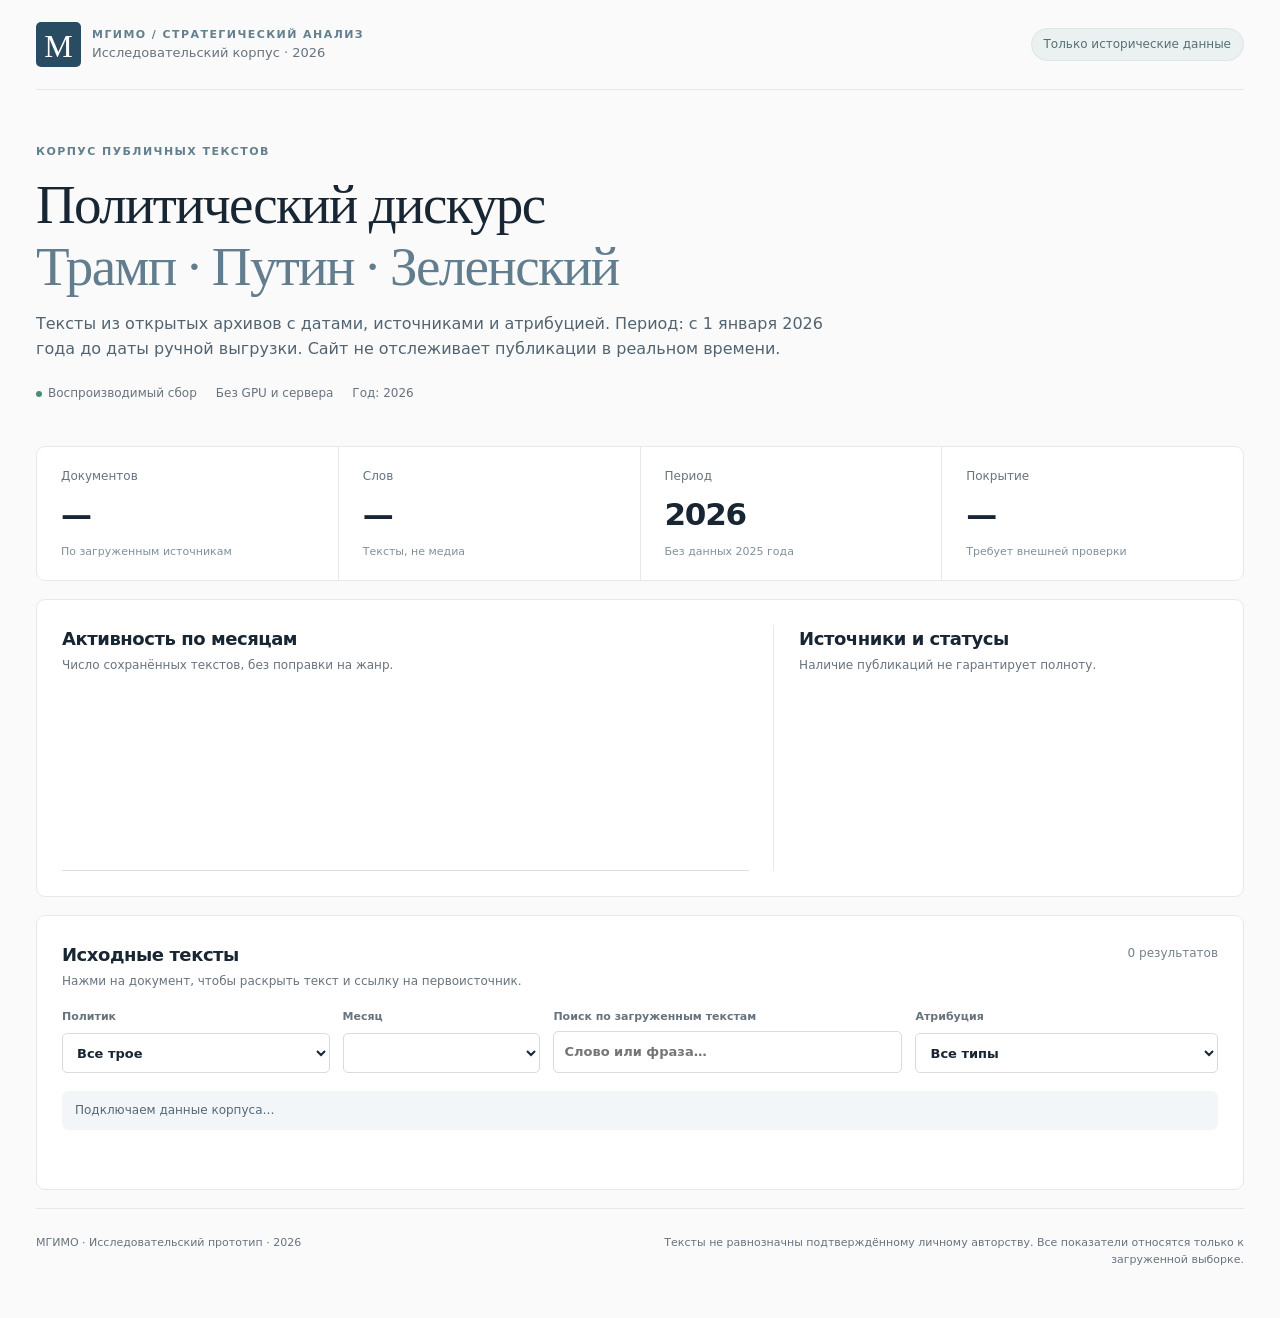
==== docs/index.html @ 629dc56c "Switch main to MGIMO 2026 corpus and Pages-ready site (original main archived)" ====
<!doctype html>
<html lang="ru">
<head>
  <meta charset="utf-8" />
  <meta name="viewport" content="width=device-width,initial-scale=1" />
  <meta name="description" content="Исторический корпус текстов Трампа, Путина и Зеленского за 2026 год — МГИМО." />
  <title>Политический дискурс | Корпус 2026</title>
  <link rel="stylesheet" href="./style.css" />
</head>
<body>
  <div class="wrap">
    <header class="header">
      <div class="brand"><div class="brandmark">M</div><div><div class="eyebrow">МГИМО / СТРАТЕГИЧЕСКИЙ АНАЛИЗ</div><div class="subtitle">Исследовательский корпус · 2026</div></div></div>
      <span class="pill">Только исторические данные</span>
    </header>
    <main>
      <section class="hero">
        <div class="eyebrow">КОРПУС ПУБЛИЧНЫХ ТЕКСТОВ</div>
        <h1>Политический дискурс<br><span>Трамп · Путин · Зеленский</span></h1>
        <p class="intro">Тексты из открытых архивов с датами, источниками и атрибуцией. Период: с 1 января 2026 года до даты ручной выгрузки. Сайт не отслеживает публикации в реальном времени.</p>
        <div class="heroMeta"><span><span class="dot"></span>Воспроизводимый сбор</span><span>Без GPU и сервера</span><span>Год: 2026</span></div>
      </section>
      <section class="kpis" aria-label="Основные показатели">
        <div class="kpi"><div class="kpiLabel">Документов</div><div class="kpiNumber" id="total">—</div><div class="kpiFoot">По загруженным источникам</div></div>
        <div class="kpi"><div class="kpiLabel">Слов</div><div class="kpiNumber" id="words">—</div><div class="kpiFoot">Тексты, не медиа</div></div>
        <div class="kpi"><div class="kpiLabel">Период</div><div class="kpiNumber">2026</div><div class="kpiFoot">Без данных 2025 года</div></div>
        <div class="kpi"><div class="kpiLabel">Покрытие</div><div class="kpiNumber" id="coverage">—</div><div class="kpiFoot">Требует внешней проверки</div></div>
      </section>
      <section class="section twoCols">
        <div><div class="sectionTop"><div><h2>Активность по месяцам</h2><p>Число сохранённых текстов, без поправки на жанр.</p></div></div><div id="timeline" class="timeline" role="img" aria-label="Динамика числа документов по месяцам"></div></div>
        <div><div class="sectionTop"><div><h2>Источники и статусы</h2><p>Наличие публикаций не гарантирует полноту.</p></div></div><div id="sources" class="sources"></div></div>
      </section>
      <section class="section">
        <div class="sectionTop"><div><h2>Исходные тексты</h2><p>Нажми на документ, чтобы раскрыть текст и ссылку на первоисточник.</p></div><div class="count" id="matches">0 результатов</div></div>
        <div class="controls">
          <label>Политик<select id="leader"><option value="all">Все трое</option><option value="trump">Дональд Трамп</option><option value="putin">Владимир Путин</option><option value="zelenskyy">Владимир Зеленский</option></select></label>
          <label>Месяц<select id="month"></select></label>
          <label class="search">Поиск по загруженным текстам<input id="search" type="search" placeholder="Слово или фраза…"/></label>
          <label>Атрибуция<select id="attribution"><option value="all">Все типы</option><option value="direct">Прямая / официальная речь</option><option value="other">Другие / неустановленные</option></select></label>
        </div>
        <div id="status" class="status" role="status">Подключаем данные корпуса…</div>
        <div id="documents" class="documents"></div>
        <div class="pagination"><button id="more" class="more" type="button" hidden>Показать ещё</button></div>
      </section>
      <footer><div>МГИМО · Исследовательский прототип · 2026</div><div>Тексты не равнозначны подтверждённому личному авторству. Все показатели относятся только к загруженной выборке.</div></footer>
    </main>
  </div>
  <script src="./app.js" defer></script>
</body>
</html>
---- docs/style.css ----
:root{--bg:#fafafa;--card:#fff;--text:#182633;--muted:#67737f;--line:#e5e9ed;--blue:#2f5a77;--bluegray:#e9f0f4;--red:#8b4f50;--teal:#3f7c72}*{box-sizing:border-box}html{scroll-behavior:smooth}body{margin:0;background:var(--bg);color:var(--text);font:15px/1.55 system-ui,-apple-system,Segoe UI,Arial,sans-serif}.wrap{max-width:1280px;margin:auto;padding:0 36px}.header{display:flex;justify-content:space-between;align-items:center;padding:22px 0;border-bottom:1px solid var(--line);gap:16px}.brand{display:flex;gap:11px;align-items:center}.brandmark{font-family:Georgia,serif;font-size:32px;color:#fff;background:#294c63;display:grid;place-items:center;width:45px;height:45px;border-radius:5px}.eyebrow{font-size:11px;letter-spacing:.13em;font-weight:800;color:#63808f}.subtitle{font-size:13px;color:var(--muted)}.pill{font-size:12px;color:#557071;background:#ebf0f0;border:1px solid #dce6e5;padding:6px 12px;border-radius:30px;white-space:nowrap}.hero{padding:53px 0 43px}h1{font-family:Georgia,Times,serif;font-size:clamp(34px,4.3vw,60px);line-height:1.13;letter-spacing:-.03em;font-weight:500;margin:14px 0}h1 span{color:#627d8d}.intro{max-width:800px;color:#536471;font-size:16px;margin:0 0 22px}.heroMeta{display:flex;gap:19px;flex-wrap:wrap;color:var(--muted);font-size:12px}.dot{display:inline-block;width:6px;height:6px;background:#4b8c74;border-radius:100%;vertical-align:middle;margin-right:6px}.kpis{display:grid;grid-template-columns:repeat(4,1fr);gap:1px;background:var(--line);border:1px solid var(--line);border-radius:9px;overflow:hidden;margin-bottom:18px}.kpi{background:var(--card);padding:20px 24px}.kpiLabel{font-size:12px;color:var(--muted)}.kpiNumber{font-size:31px;font-weight:650;letter-spacing:-.04em;margin:5px 0}.kpiFoot{font-size:11px;color:#80909b}.section{background:var(--card);border:1px solid var(--line);border-radius:9px;padding:25px;margin-bottom:18px}.twoCols{display:grid;grid-template-columns:1.7fr 1fr;gap:25px}.twoCols>div:first-child{border-right:1px solid var(--line);padding-right:24px}h2{margin:0;font-size:18px;letter-spacing:-.025em}.sectionTop{display:flex;justify-content:space-between;align-items:flex-start;gap:15px;margin-bottom:18px}.sectionTop p{margin:3px 0 0;color:var(--muted);font-size:12px}.timeline{display:flex;gap:5px;min-height:178px;align-items:flex-end;padding:20px 0 25px;border-bottom:1px solid #d8e0e5}.monthBar{flex:1;min-width:18px;max-width:65px;display:flex;flex-direction:column;align-items:center;justify-content:end;gap:7px;height:170px}.monthBar>div{width:75%;background:#7c9baa;border-radius:3px 3px 0 0;min-height:0}.monthBar>span{font-size:10px;color:#80909b;white-space:nowrap}.monthBar>small{font-size:9px;color:#5c7380}.sources{display:grid;gap:10px}.source{padding:10px 0;border-bottom:1px solid #f0f2f4;display:grid;grid-template-columns:1fr auto;gap:10px}.source:last-child{border-bottom:0}.source strong{font-size:13px}.source .meta{font-size:11px;color:var(--muted)}.source .n{font-weight:650;font-size:18px;font-variant-numeric:tabular-nums}.controls{display:grid;grid-template-columns:1.15fr .85fr 1.5fr 1.3fr;gap:13px;margin-bottom:18px}label{color:var(--muted);font-size:11px;font-weight:650;display:grid;gap:6px}select,input{font:inherit;font-size:13px;color:var(--text);border:1px solid #d5dde3;background:#fff;border-radius:5px;width:100%;padding:10px;outline-color:#8caeba}.count{font-size:12px;color:#73838b;white-space:nowrap;padding-top:3px}.status{border-radius:6px;background:#f3f6f8;color:#556776;padding:10px 13px;margin:10px 0 14px;font-size:12px}.status:empty{display:none}.documents{display:grid;gap:11px}.doc{border:1px solid #e8edf0;padding:15px 17px;border-radius:7px}.doc summary{cursor:pointer;list-style:none}.doc summary::-webkit-details-marker{display:none}.doc summary::after{content:'+';float:right;font-size:19px;color:#9aa9b4}.doc[open] summary::after{content:'−'}.doc h3{font-size:15px;line-height:1.35;font-weight:650;margin:5px 0}.docMeta{font-size:11px;color:#7c8b95}.tags{display:flex;gap:6px;flex-wrap:wrap;margin-top:8px}.tag{font-size:10px;border:1px solid #dde5e9;border-radius:4px;color:#5c7382;padding:2px 5px}.docText{white-space:pre-wrap;line-height:1.65;font-size:13px;margin-top:16px;max-height:430px;overflow:auto;background:#f9fafb;border-left:2px solid #cfdae0;padding:15px}.doc a{display:inline-block;margin-top:13px;font-size:12px;color:#276381}.more{border:1px solid #bbcbd5;background:#fff;color:#31596e;padding:10px 20px;border-radius:6px;cursor:pointer}.pagination{text-align:center;margin-top:20px}footer{padding:25px 0 50px;display:flex;justify-content:space-between;gap:18px;color:var(--muted);font-size:11px;border-top:1px solid var(--line)}footer div:last-child{max-width:600px;text-align:right}@media(max-width:880px){.wrap{padding:0 18px}.kpis{grid-template-columns:repeat(2,1fr)}.twoCols{grid-template-columns:1fr}.twoCols>div:first-child{border-right:0;border-bottom:1px solid var(--line);padding:0 0 25px}.controls{grid-template-columns:repeat(2,1fr)}}@media(max-width:570px){.header{align-items:flex-start}.pill{font-size:10px;white-space:normal}.hero{padding:32px 0}.controls{grid-template-columns:1fr}.section{padding:17px}.kpi{padding:15px}.kpiNumber{font-size:26px}footer{display:block}footer div:last-child{text-align:left;margin-top:7px}}
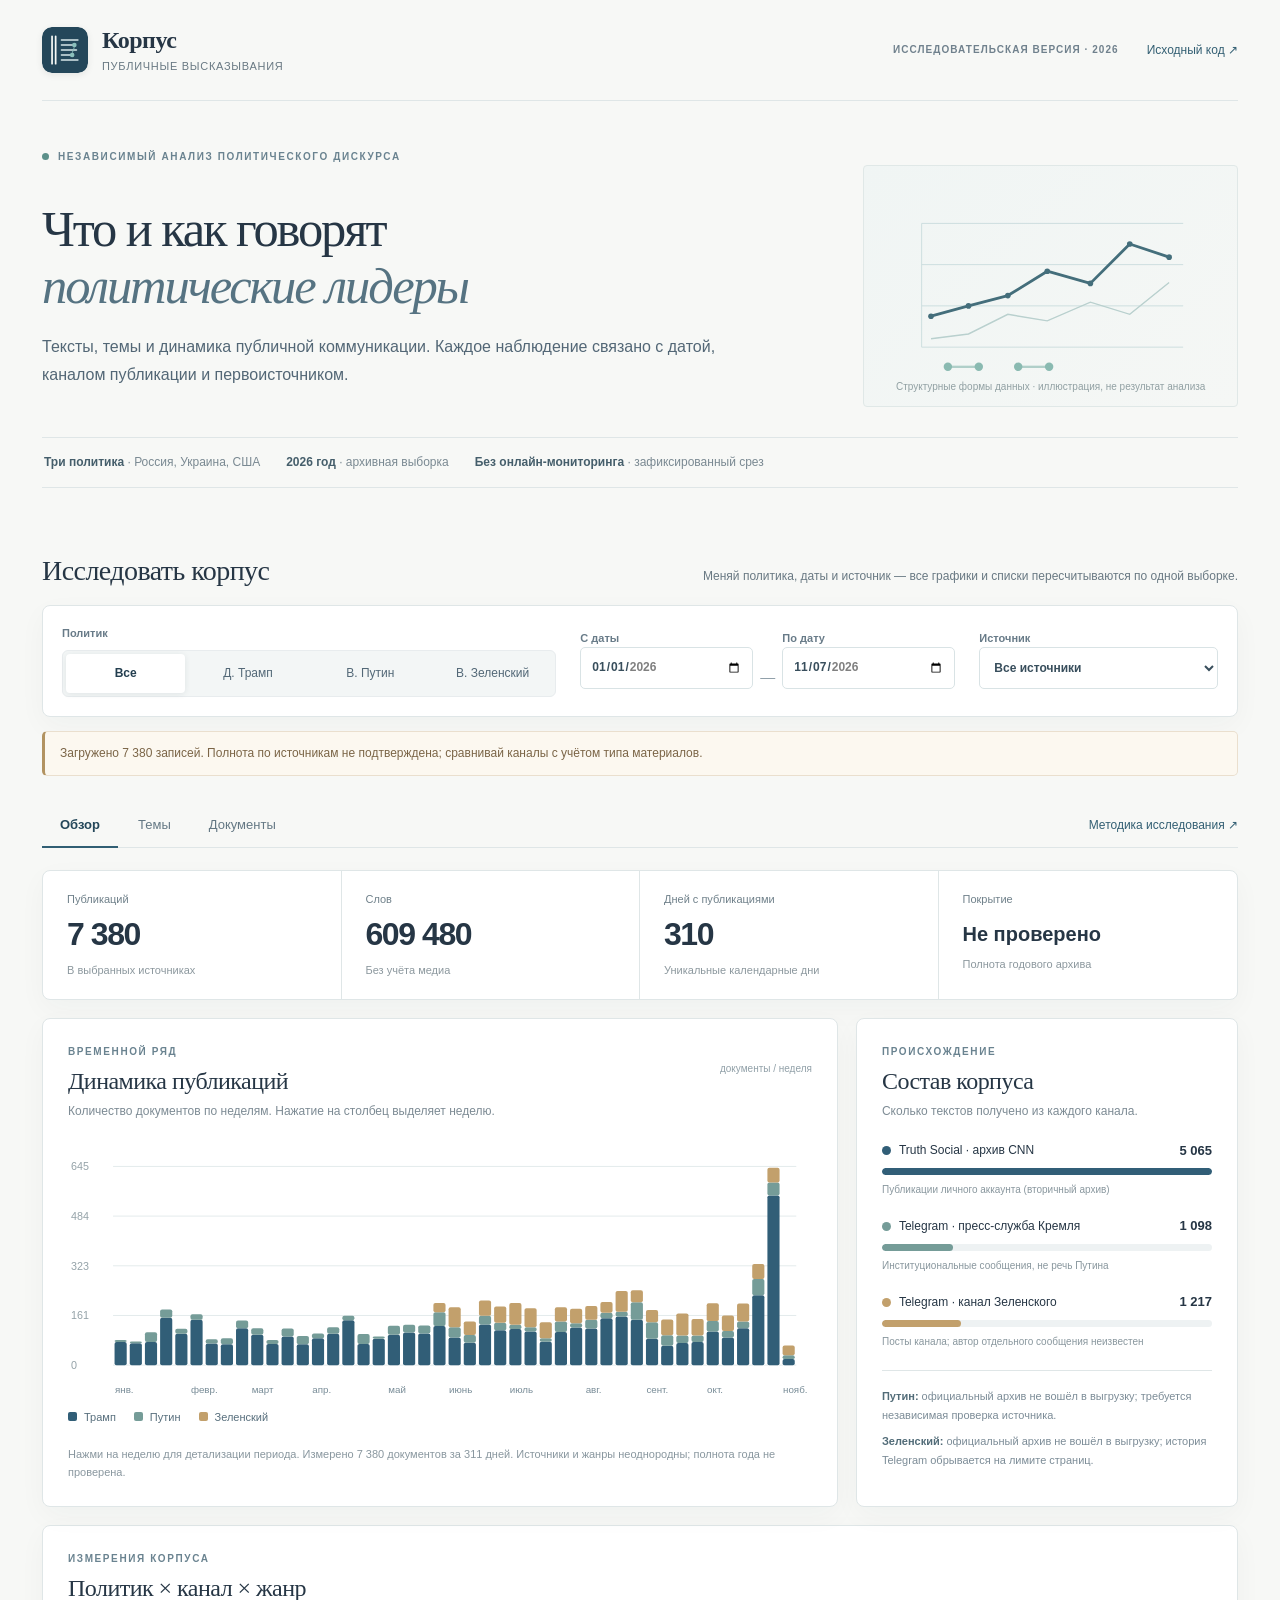
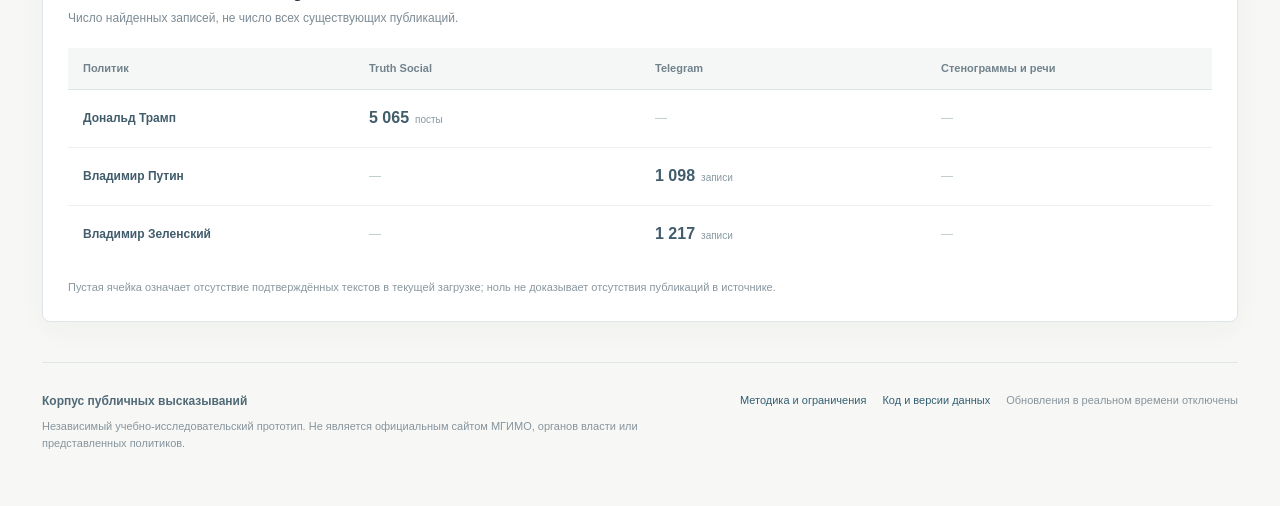
==== commit e29fcc7b: "Добавить тематический анализ и русскоязычный исследовательский интерфейс" ====
--- a/docs/index.html
+++ b/docs/index.html
@@ -1,50 +1,92 @@
 <!doctype html>
 <html lang="ru">
 <head>
-  <meta charset="utf-8" />
-  <meta name="viewport" content="width=device-width,initial-scale=1" />
-  <meta name="description" content="Исторический корпус текстов Трампа, Путина и Зеленского за 2026 год — МГИМО." />
-  <title>Политический дискурс | Корпус 2026</title>
-  <link rel="stylesheet" href="./style.css" />
+  <meta charset="utf-8">
+  <meta name="viewport" content="width=device-width,initial-scale=1">
+  <meta name="theme-color" content="#f7f8f6">
+  <meta name="description" content="Независимый исследовательский корпус публичных высказываний Дональда Трампа, Владимира Путина и Владимира Зеленского за 2026 год. Публикации, источники, темы и качество покрытия.">
+  <title>Корпус публичных высказываний — исследовательский проект</title>
+  <link rel="icon" href="assets/mark.svg" type="image/svg+xml">
+  <link rel="stylesheet" href="style.css">
 </head>
 <body>
-  <div class="wrap">
-    <header class="header">
-      <div class="brand"><div class="brandmark">M</div><div><div class="eyebrow">МГИМО / СТРАТЕГИЧЕСКИЙ АНАЛИЗ</div><div class="subtitle">Исследовательский корпус · 2026</div></div></div>
-      <span class="pill">Только исторические данные</span>
+  <div class="site-shell">
+    <header class="masthead">
+      <a class="brand" href="./" aria-label="Корпус — главная">
+        <img src="assets/mark.svg" alt="" width="46" height="46">
+        <span class="brand-copy"><strong>Корпус</strong><small>Публичные высказывания</small></span>
+      </a>
+      <div class="mast-links"><span class="edition">ИССЛЕДОВАТЕЛЬСКАЯ ВЕРСИЯ · 2026</span><a href="https://github.com/2001092236/Emotional-tone-of-the-text" target="_blank" rel="noopener noreferrer">Исходный код <span aria-hidden="true">↗</span></a></div>
     </header>
+
     <main>
-      <section class="hero">
-        <div class="eyebrow">КОРПУС ПУБЛИЧНЫХ ТЕКСТОВ</div>
-        <h1>Политический дискурс<br><span>Трамп · Путин · Зеленский</span></h1>
-        <p class="intro">Тексты из открытых архивов с датами, источниками и атрибуцией. Период: с 1 января 2026 года до даты ручной выгрузки. Сайт не отслеживает публикации в реальном времени.</p>
-        <div class="heroMeta"><span><span class="dot"></span>Воспроизводимый сбор</span><span>Без GPU и сервера</span><span>Год: 2026</span></div>
+      <section class="intro" aria-labelledby="main-title">
+        <div class="eyebrow"><span class="eyebrow-mark"></span> Независимый анализ политического дискурса</div>
+        <div class="intro-grid">
+          <div>
+            <h1 id="main-title">Что и как говорят<br><em>политические лидеры</em></h1>
+            <p class="lead">Тексты, темы и динамика публичной коммуникации. Каждое наблюдение связано с датой, каналом публикации и первоисточником.</p>
+          </div>
+          <div class="intro-graphic" aria-hidden="true">
+            <svg viewBox="0 0 320 208" role="presentation">
+              <g fill="none" stroke="#CBDDDE" stroke-width="1"><path d="M22 174H301"/><path d="M22 130H301"/><path d="M22 86H301"/><path d="M22 42H301"/><path d="M22 42V174"/></g>
+              <g stroke="#B9D0CE" stroke-width="1.5" fill="none"><path d="M32 141L72 130L114 119L156 93L202 106L244 64L286 78"/><path d="M32 165L72 160L114 139L156 146L202 126L244 139L286 105"/></g>
+              <path d="M32 141L72 130L114 119L156 93L202 106L244 64L286 78" fill="none" stroke="#446E7B" stroke-width="3" stroke-linecap="round" stroke-linejoin="round"/>
+              <g fill="#446E7B"><circle cx="32" cy="141" r="3"/><circle cx="72" cy="130" r="3"/><circle cx="114" cy="119" r="3"/><circle cx="156" cy="93" r="3"/><circle cx="202" cy="106" r="3"/><circle cx="244" cy="64" r="3"/><circle cx="286" cy="78" r="3"/></g>
+              <g stroke="#B0CFC9" stroke-width="2.5"><line x1="50" y1="195" x2="83" y2="195"/><line x1="125" y1="195" x2="158" y2="195"/></g>
+              <g fill="#8ABAB1"><circle cx="50" cy="195" r="4.5"/><circle cx="83" cy="195" r="4.5"/><circle cx="125" cy="195" r="4.5"/><circle cx="158" cy="195" r="4.5"/></g>
+            </svg>
+            <span>Структурные формы данных · иллюстрация, не результат анализа</span>
+          </div>
+        </div>
+        <div class="scope-bar"><span><b>Три политика</b> · Россия, Украина, США</span><span><b>2026 год</b> · архивная выборка</span><span><b>Без онлайн-мониторинга</b> · зафиксированный срез</span></div>
       </section>
-      <section class="kpis" aria-label="Основные показатели">
-        <div class="kpi"><div class="kpiLabel">Документов</div><div class="kpiNumber" id="total">—</div><div class="kpiFoot">По загруженным источникам</div></div>
-        <div class="kpi"><div class="kpiLabel">Слов</div><div class="kpiNumber" id="words">—</div><div class="kpiFoot">Тексты, не медиа</div></div>
-        <div class="kpi"><div class="kpiLabel">Период</div><div class="kpiNumber">2026</div><div class="kpiFoot">Без данных 2025 года</div></div>
-        <div class="kpi"><div class="kpiLabel">Покрытие</div><div class="kpiNumber" id="coverage">—</div><div class="kpiFoot">Требует внешней проверки</div></div>
+
+      <section class="workspace" aria-label="Интерактивный анализ">
+        <div class="filter-head"><h2>Исследовать корпус</h2><p>Меняй политика, даты и источник — все графики и списки пересчитываются по одной выборке.</p></div>
+        <div class="toolbar">
+          <fieldset class="leader-picker" aria-label="Политик"><legend>Политик</legend><div class="segmented" id="leaderButtons">
+            <button type="button" data-leader="all" aria-pressed="true">Все</button><button type="button" data-leader="trump" aria-pressed="false">Д. Трамп</button><button type="button" data-leader="putin" aria-pressed="false">В. Путин</button><button type="button" data-leader="zelenskyy" aria-pressed="false">В. Зеленский</button>
+          </div></fieldset>
+          <div class="date-range"><label>С даты<input type="date" id="startDate" min="2026-01-01" max="2026-12-31" value="2026-01-01"></label><span class="date-sep" aria-hidden="true">—</span><label>По дату<input type="date" id="endDate" min="2026-01-01" max="2026-12-31" value="2026-11-07"></label></div>
+          <label class="source-select">Источник<select id="sourceSelect"><option value="all">Все источники</option></select></label>
+        </div>
+        <div id="notification" class="notice" role="status" aria-live="polite">Загружаем реестр корпуса…</div>
+        <nav class="view-tabs" aria-label="Режим анализа"><button class="active" type="button" data-view="overview" aria-current="page">Обзор</button><button type="button" data-view="themes">Темы</button><button type="button" data-view="documents">Документы</button><a href="method.html">Методика исследования <span aria-hidden="true">↗</span></a></nav>
+        <div class="view active" id="view-overview">
+          <section class="numbers" aria-label="Показатели выборки">
+            <div><span class="num-label">Публикаций</span><strong id="metricDocuments">—</strong><small>В выбранных источниках</small></div>
+            <div><span class="num-label">Слов</span><strong id="metricWords">—</strong><small>Без учёта медиа</small></div>
+            <div><span class="num-label">Дней с публикациями</span><strong id="metricDays">—</strong><small>Уникальные календарные дни</small></div>
+            <div><span class="num-label">Покрытие</span><strong id="metricCoverage" class="num-warn">Не проверено</strong><small>Полнота годового архива</small></div>
+          </section>
+          <div class="two-col">
+            <section class="panel trend-panel" aria-labelledby="trendTitle">
+              <div class="panel-header"><div><span class="small-overline">ВРЕМЕННОЙ РЯД</span><h3 id="trendTitle">Динамика публикаций</h3><p>Количество документов по неделям. Нажатие на столбец выделяет неделю.</p></div><span class="unit">документы / неделя</span></div>
+              <div class="chart-wrap"><svg id="trendChart" role="img" aria-label="График публикаций по неделям" viewBox="0 0 760 270" preserveAspectRatio="xMidYMid meet"></svg></div>
+              <div class="legend" id="trendLegend"></div>
+              <p id="trendNote" class="chart-note">Данные отражают только доступные публикации. Различия между каналами не обязательно означают различия в активности политиков.</p>
+            </section>
+            <section class="panel sources-panel" aria-labelledby="sourcesTitle"><div class="panel-header"><div><span class="small-overline">ПРОИСХОЖДЕНИЕ</span><h3 id="sourcesTitle">Состав корпуса</h3><p>Сколько текстов получено из каждого канала.</p></div></div><div id="sourceBreakdown" class="breakdown"></div><div id="sourceCaveats" class="source-caveats"></div></section>
+          </div>
+          <section class="panel matrix-panel" aria-labelledby="matrixTitle"><div class="panel-header"><div><span class="small-overline">ИЗМЕРЕНИЯ КОРПУСА</span><h3 id="matrixTitle">Политик × канал × жанр</h3><p>Число найденных записей, не число всех существующих публикаций.</p></div></div><div class="matrix-scroll"><table id="matrixTable"><thead><tr><th scope="col">Политик</th><th scope="col">Truth Social</th><th scope="col">Telegram</th><th scope="col">Стенограммы и речи</th></tr></thead><tbody></tbody></table></div><p class="chart-note">Пустая ячейка означает отсутствие подтверждённых текстов в текущей загрузке; ноль не доказывает отсутствия публикаций в источнике.</p></section>
+        </div>
+        <div class="view" id="view-themes" hidden>
+          <section class="panel"><div class="panel-header"><div><span class="small-overline">ВЕРОЯТНОСТНОЕ ТЕМАТИЧЕСКОЕ МОДЕЛИРОВАНИЕ</span><h3>Смысловые линии корпуса</h3><p>Темы обучаются по каждому языковому корпусу отдельно. Ключевые слова — предварительная интерпретация модели, не установленные политические позиции.</p></div></div>
+            <div id="themeStatus" class="model-status"></div><div id="themeCards" class="theme-grid"></div><div id="themeDetail" class="theme-detail"></div><p class="chart-note">Основа эксперимента: NMF и регуляризованная PLSA (упрощённая реализация отдельных регуляризаторов ARTM). ITAR и полноценный BigARTM выделены в отдельный этап валидации. Межъязыковые темы напрямую не сравниваются.</p>
+          </section>
+        </div>
+        <div class="view" id="view-documents" hidden>
+          <section class="panel documents-panel"><div class="panel-header"><div><span class="small-overline">ПЕРВИЧНЫЕ МАТЕРИАЛЫ</span><h3>Документы и публикации</h3><p>Дата, канал, атрибуция и ссылка на оригинал указаны у каждой записи.</p></div><span class="results" id="docCount">—</span></div>
+          <div class="document-filters"><label>Поиск по текстам<input id="searchText" type="search" autocomplete="off" placeholder="Например, международные отношения"></label><label>Авторство<select id="attributionSelect"><option value="all">Любая атрибуция</option><option value="direct">Прямая / официальная речь</option><option value="institutional">Пресс-служба</option><option value="other">Посты и вторичные архивы</option></select></label></div>
+          <div class="document-list" id="documentList"></div><button class="more-button" type="button" id="moreDocuments" hidden>Показать ещё</button>
+          </section>
+        </div>
       </section>
-      <section class="section twoCols">
-        <div><div class="sectionTop"><div><h2>Активность по месяцам</h2><p>Число сохранённых текстов, без поправки на жанр.</p></div></div><div id="timeline" class="timeline" role="img" aria-label="Динамика числа документов по месяцам"></div></div>
-        <div><div class="sectionTop"><div><h2>Источники и статусы</h2><p>Наличие публикаций не гарантирует полноту.</p></div></div><div id="sources" class="sources"></div></div>
-      </section>
-      <section class="section">
-        <div class="sectionTop"><div><h2>Исходные тексты</h2><p>Нажми на документ, чтобы раскрыть текст и ссылку на первоисточник.</p></div><div class="count" id="matches">0 результатов</div></div>
-        <div class="controls">
-          <label>Политик<select id="leader"><option value="all">Все трое</option><option value="trump">Дональд Трамп</option><option value="putin">Владимир Путин</option><option value="zelenskyy">Владимир Зеленский</option></select></label>
-          <label>Месяц<select id="month"></select></label>
-          <label class="search">Поиск по загруженным текстам<input id="search" type="search" placeholder="Слово или фраза…"/></label>
-          <label>Атрибуция<select id="attribution"><option value="all">Все типы</option><option value="direct">Прямая / официальная речь</option><option value="other">Другие / неустановленные</option></select></label>
-        </div>
-        <div id="status" class="status" role="status">Подключаем данные корпуса…</div>
-        <div id="documents" class="documents"></div>
-        <div class="pagination"><button id="more" class="more" type="button" hidden>Показать ещё</button></div>
-      </section>
-      <footer><div>МГИМО · Исследовательский прототип · 2026</div><div>Тексты не равнозначны подтверждённому личному авторству. Все показатели относятся только к загруженной выборке.</div></footer>
     </main>
+
+    <footer class="footer"><div><strong>Корпус публичных высказываний</strong><p>Независимый учебно-исследовательский прототип. Не является официальным сайтом МГИМО, органов власти или представленных политиков.</p></div><div><a href="method.html">Методика и ограничения</a><a href="https://github.com/2001092236/Emotional-tone-of-the-text" target="_blank" rel="noopener noreferrer">Код и версии данных</a><span>Обновления в реальном времени отключены</span></div></footer>
   </div>
-  <script src="./app.js" defer></script>
+  <script src="app.js" defer></script>
 </body>
 </html>
--- a/docs/style.css
+++ b/docs/style.css
@@ -1 +1,11 @@
-:root{--bg:#fafafa;--card:#fff;--text:#182633;--muted:#67737f;--line:#e5e9ed;--blue:#2f5a77;--bluegray:#e9f0f4;--red:#8b4f50;--teal:#3f7c72}*{box-sizing:border-box}html{scroll-behavior:smooth}body{margin:0;background:var(--bg);color:var(--text);font:15px/1.55 system-ui,-apple-system,Segoe UI,Arial,sans-serif}.wrap{max-width:1280px;margin:auto;padding:0 36px}.header{display:flex;justify-content:space-between;align-items:center;padding:22px 0;border-bottom:1px solid var(--line);gap:16px}.brand{display:flex;gap:11px;align-items:center}.brandmark{font-family:Georgia,serif;font-size:32px;color:#fff;background:#294c63;display:grid;place-items:center;width:45px;height:45px;border-radius:5px}.eyebrow{font-size:11px;letter-spacing:.13em;font-weight:800;color:#63808f}.subtitle{font-size:13px;color:var(--muted)}.pill{font-size:12px;color:#557071;background:#ebf0f0;border:1px solid #dce6e5;padding:6px 12px;border-radius:30px;white-space:nowrap}.hero{padding:53px 0 43px}h1{font-family:Georgia,Times,serif;font-size:clamp(34px,4.3vw,60px);line-height:1.13;letter-spacing:-.03em;font-weight:500;margin:14px 0}h1 span{color:#627d8d}.intro{max-width:800px;color:#536471;font-size:16px;margin:0 0 22px}.heroMeta{display:flex;gap:19px;flex-wrap:wrap;color:var(--muted);font-size:12px}.dot{display:inline-block;width:6px;height:6px;background:#4b8c74;border-radius:100%;vertical-align:middle;margin-right:6px}.kpis{display:grid;grid-template-columns:repeat(4,1fr);gap:1px;background:var(--line);border:1px solid var(--line);border-radius:9px;overflow:hidden;margin-bottom:18px}.kpi{background:var(--card);padding:20px 24px}.kpiLabel{font-size:12px;color:var(--muted)}.kpiNumber{font-size:31px;font-weight:650;letter-spacing:-.04em;margin:5px 0}.kpiFoot{font-size:11px;color:#80909b}.section{background:var(--card);border:1px solid var(--line);border-radius:9px;padding:25px;margin-bottom:18px}.twoCols{display:grid;grid-template-columns:1.7fr 1fr;gap:25px}.twoCols>div:first-child{border-right:1px solid var(--line);padding-right:24px}h2{margin:0;font-size:18px;letter-spacing:-.025em}.sectionTop{display:flex;justify-content:space-between;align-items:flex-start;gap:15px;margin-bottom:18px}.sectionTop p{margin:3px 0 0;color:var(--muted);font-size:12px}.timeline{display:flex;gap:5px;min-height:178px;align-items:flex-end;padding:20px 0 25px;border-bottom:1px solid #d8e0e5}.monthBar{flex:1;min-width:18px;max-width:65px;display:flex;flex-direction:column;align-items:center;justify-content:end;gap:7px;height:170px}.monthBar>div{width:75%;background:#7c9baa;border-radius:3px 3px 0 0;min-height:0}.monthBar>span{font-size:10px;color:#80909b;white-space:nowrap}.monthBar>small{font-size:9px;color:#5c7380}.sources{display:grid;gap:10px}.source{padding:10px 0;border-bottom:1px solid #f0f2f4;display:grid;grid-template-columns:1fr auto;gap:10px}.source:last-child{border-bottom:0}.source strong{font-size:13px}.source .meta{font-size:11px;color:var(--muted)}.source .n{font-weight:650;font-size:18px;font-variant-numeric:tabular-nums}.controls{display:grid;grid-template-columns:1.15fr .85fr 1.5fr 1.3fr;gap:13px;margin-bottom:18px}label{color:var(--muted);font-size:11px;font-weight:650;display:grid;gap:6px}select,input{font:inherit;font-size:13px;color:var(--text);border:1px solid #d5dde3;background:#fff;border-radius:5px;width:100%;padding:10px;outline-color:#8caeba}.count{font-size:12px;color:#73838b;white-space:nowrap;padding-top:3px}.status{border-radius:6px;background:#f3f6f8;color:#556776;padding:10px 13px;margin:10px 0 14px;font-size:12px}.status:empty{display:none}.documents{display:grid;gap:11px}.doc{border:1px solid #e8edf0;padding:15px 17px;border-radius:7px}.doc summary{cursor:pointer;list-style:none}.doc summary::-webkit-details-marker{display:none}.doc summary::after{content:'+';float:right;font-size:19px;color:#9aa9b4}.doc[open] summary::after{content:'−'}.doc h3{font-size:15px;line-height:1.35;font-weight:650;margin:5px 0}.docMeta{font-size:11px;color:#7c8b95}.tags{display:flex;gap:6px;flex-wrap:wrap;margin-top:8px}.tag{font-size:10px;border:1px solid #dde5e9;border-radius:4px;color:#5c7382;padding:2px 5px}.docText{white-space:pre-wrap;line-height:1.65;font-size:13px;margin-top:16px;max-height:430px;overflow:auto;background:#f9fafb;border-left:2px solid #cfdae0;padding:15px}.doc a{display:inline-block;margin-top:13px;font-size:12px;color:#276381}.more{border:1px solid #bbcbd5;background:#fff;color:#31596e;padding:10px 20px;border-radius:6px;cursor:pointer}.pagination{text-align:center;margin-top:20px}footer{padding:25px 0 50px;display:flex;justify-content:space-between;gap:18px;color:var(--muted);font-size:11px;border-top:1px solid var(--line)}footer div:last-child{max-width:600px;text-align:right}@media(max-width:880px){.wrap{padding:0 18px}.kpis{grid-template-columns:repeat(2,1fr)}.twoCols{grid-template-columns:1fr}.twoCols>div:first-child{border-right:0;border-bottom:1px solid var(--line);padding:0 0 25px}.controls{grid-template-columns:repeat(2,1fr)}}@media(max-width:570px){.header{align-items:flex-start}.pill{font-size:10px;white-space:normal}.hero{padding:32px 0}.controls{grid-template-columns:1fr}.section{padding:17px}.kpi{padding:15px}.kpiNumber{font-size:26px}footer{display:block}footer div:last-child{text-align:left;margin-top:7px}}
+:root{--canvas:#f7f8f6;--paper:#fff;--ink:#263645;--muted:#697983;--muted2:#83909a;--line:#dfe6e7;--blue:#335f73;--blue-soft:#e9f0f3;--teal:#5c908a;--ochre:#b8935c;--red:#a76a63;--shadow:0 9px 28px rgba(34,58,68,.035)}
+*{box-sizing:border-box}html{scroll-behavior:smooth}body{margin:0;background:var(--canvas);font:15px/1.56 -apple-system,BlinkMacSystemFont,"Segoe UI",Arial,sans-serif;color:var(--ink)}
+button,input,select{font:inherit}button{cursor:pointer}button:focus-visible,a:focus-visible,input:focus-visible,select:focus-visible{outline:2px solid var(--blue);outline-offset:2px}a{color:var(--blue);text-decoration-color:#b1ccd0;text-underline-offset:3px}a:hover{color:#193d50}.site-shell{max-width:1460px;margin:auto;padding:0 42px}.masthead{height:101px;display:flex;align-items:center;justify-content:space-between;border-bottom:1px solid var(--line);gap:24px}.brand{display:flex;align-items:center;gap:14px;text-decoration:none;color:var(--ink)}.brand img{border-radius:10px;box-shadow:0 2px 7px rgba(0,0,0,.08)}.brand-copy{display:grid;line-height:1.2;gap:5px}.brand-copy strong{font:600 24px/1.15 Georgia,'Times New Roman',serif;letter-spacing:-.02em}.brand-copy small{font-size:11px;letter-spacing:.065em;text-transform:uppercase;color:var(--muted)}.mast-links{display:flex;align-items:center;gap:28px;font-size:12px}.mast-links a{text-decoration:none;white-space:nowrap}.edition{color:#70818d;font-size:10px;letter-spacing:.105em;font-weight:700;white-space:nowrap}
+.intro{padding:48px 0 28px}.eyebrow,.small-overline{display:flex;align-items:center;gap:9px;color:#6a8390;font-size:10px;font-weight:750;letter-spacing:.16em;text-transform:uppercase}.eyebrow-mark{width:7px;height:7px;background:var(--teal);border-radius:50%;display:inline-block}.intro-grid{display:grid;grid-template-columns:minmax(0,1.58fr) minmax(240px,.75fr);gap:32px;align-items:center}.intro h1{font:500 clamp(36px,3.95vw,64px)/1.13 Georgia,'Times New Roman',serif;letter-spacing:-.042em;margin:19px 0 17px}.intro h1 em{font-weight:400;font-style:italic;color:#567382}.lead{font-size:16px;color:#536776;line-height:1.78;max-width:700px;margin:0}.intro-graphic{align-self:center;background:linear-gradient(138deg,#f0f5f4,#f5f7f5);border:1px solid #e0e8e7;min-height:240px;padding:18px 23px 12px;display:flex;flex-direction:column;justify-content:center;align-items:center;border-radius:4px}.intro-graphic svg{max-width:100%;height:195px}.intro-graphic span{font-size:10px;color:#91a0a3;text-align:center}.scope-bar{display:flex;gap:26px;flex-wrap:wrap;border-top:1px solid var(--line);border-bottom:1px solid var(--line);margin-top:30px;padding:15px 2px;color:#7a8992;font-size:12px}.scope-bar b{color:#455e6b;font-weight:650}
+.workspace{padding:39px 0 40px}.filter-head{display:flex;justify-content:space-between;gap:24px;align-items:baseline;margin-bottom:18px}.filter-head h2{font:500 28px Georgia,serif;letter-spacing:-.02em;margin:0}.filter-head p{font-size:12px;color:var(--muted);margin:0;text-align:right}.toolbar{background:var(--paper);border:1px solid var(--line);padding:19px;display:grid;grid-template-columns:minmax(330px,1.45fr) minmax(280px,1.1fr) minmax(180px,.7fr);gap:24px;align-items:end;border-radius:8px;box-shadow:var(--shadow)}fieldset{border:0;padding:0;margin:0;min-width:0}fieldset legend, .toolbar label,.document-filters label{display:block;color:#687b88;font-size:11px;font-weight:700;margin-bottom:8px}fieldset legend{padding:0}.segmented{display:flex;gap:3px;background:#f3f6f6;border:1px solid #e8ecee;border-radius:6px;padding:3px;width:100%}.segmented button{background:transparent;color:#536877;border:0;border-radius:4px;padding:10px 11px;font-size:12px;flex:1;white-space:nowrap}.segmented button[aria-pressed="true"]{background:#fff;color:#233e4f;box-shadow:0 1px 6px rgba(30,55,67,.09);font-weight:750}.date-range{display:flex;align-items:flex-end;gap:7px}.date-range label{flex:1;min-width:0}.date-sep{padding-bottom:8px;color:#91a0aa}.toolbar input[type=date],.toolbar select,.document-filters select,.document-filters input{background:#fff;border:1px solid #d9e3e5;border-radius:5px;color:#384e5c;padding:9px 10px;height:42px;width:100%;font-size:12px}.source-select{min-width:0}.source-select select{min-width:0}.notice{font-size:12px;background:#eef3f3;color:#4e6b79;border:1px solid #dbe7e6;border-left:3px solid #729a95;padding:12px 15px;border-radius:5px;margin:14px 0 0}.notice.warn{background:#fcf8f0;border-color:#eadfce;border-left-color:#b29361;color:#7b6547}.notice.error{background:#f9eeec;border-color:#e8d4d0;border-left-color:#ad7169;color:#894e48}.view-tabs{display:flex;gap:2px;align-items:center;border-bottom:1px solid var(--line);margin:28px 0 22px}.view-tabs button{background:none;border:0;border-bottom:2px solid transparent;color:#647884;padding:11px 18px;margin-bottom:-1px;font-size:13px}.view-tabs button.active{color:#24475a;border-bottom-color:#315f74;font-weight:750}.view-tabs a{font-size:12px;margin-left:auto;text-decoration:none;white-space:nowrap}.view[hidden]{display:none!important}.numbers{display:grid;grid-template-columns:repeat(4,1fr);background:#fff;border:1px solid var(--line);border-radius:8px;overflow:hidden;box-shadow:var(--shadow);margin-bottom:18px}.numbers>div{padding:20px 24px;border-right:1px solid var(--line);display:grid;gap:2px}.numbers>div:last-child{border:0}.num-label{font-size:11px;color:#6f808a}.numbers strong{font-size:32px;letter-spacing:-.045em;font-weight:630;font-variant-numeric:tabular-nums}.numbers strong.num-warn{font-size:20px;letter-spacing:0;align-self:center}.numbers small{color:#8c989e;font-size:11px}.two-col{display:grid;grid-template-columns:minmax(0,1.5fr) minmax(280px,.72fr);gap:18px}.panel{background:#fff;border:1px solid var(--line);border-radius:8px;padding:25px;box-shadow:var(--shadow);min-width:0}.panel-header{display:flex;justify-content:space-between;align-items:flex-start;gap:20px;margin-bottom:20px}.panel-header h3{font:500 24px/1.26 Georgia,serif;letter-spacing:-.022em;margin:6px 0}.panel-header p{color:#7d8b94;font-size:12px;margin:5px 0 0}.unit{white-space:nowrap;font-size:10px;color:#91a0a8;margin-top:17px}.chart-wrap{min-height:245px;display:flex;align-items:center}.chart-wrap svg{display:block;width:100%;height:auto;min-height:215px}.chart-note{font-size:11px;color:#89979f;line-height:1.65;margin:15px 0 0}.legend{display:flex;flex-wrap:wrap;gap:18px;font-size:11px;color:#586f7d;padding:4px 0}.legend span::before{content:"";display:inline-block;width:9px;height:9px;background:var(--color);border-radius:2px;margin-right:7px}.breakdown{display:grid;gap:19px}.source-breakdown{display:grid;gap:7px}.source-heading{display:flex;align-items:center;justify-content:space-between;gap:10px;font-size:12px}.source-heading strong{font-size:13px;font-variant-numeric:tabular-nums}.source-name{display:flex;align-items:center;gap:8px}.source-dot{display:inline-block;width:9px;height:9px;border-radius:50%;background:var(--color)}.source-meter{height:7px;background:#eef2f3;border-radius:6px;overflow:hidden}.source-meter>div{height:100%;width:var(--width);background:var(--color);border-radius:6px}.source-sub{font-size:10px;color:#89979e}.source-caveats{margin-top:21px;padding-top:16px;border-top:1px solid var(--line);color:#7c8c97;font-size:11px;line-height:1.7}.source-caveats p{margin:0 0 8px}.source-caveats strong{color:#526c78}.matrix-panel{margin-top:18px}.matrix-scroll{overflow:auto}.matrix-scroll table{border-collapse:collapse;width:100%;table-layout:fixed;min-width:620px;text-align:left;font-size:12px}.matrix-scroll th{padding:12px 15px;background:#f5f7f7;color:#71828b;border-bottom:1px solid var(--line);font-size:11px;font-weight:650}.matrix-scroll td{padding:16px 15px;border-bottom:1px solid #edf0f1;vertical-align:middle;color:#415c6b}.matrix-scroll tr:last-child td{border:0}.matrix-cell{display:inline-flex;gap:6px;align-items:baseline}.matrix-count{font-weight:750;font-size:16px;font-variant-numeric:tabular-nums}.matrix-note{color:#8899a1;font-size:10px}.matrix-empty{color:#bac6ca}.matrix-leader{font-weight:650}.source-type{font-size:10px;color:#8f9ea4;display:block;margin-top:2px}.model-status{padding:13px 16px;background:#f5f8f8;border:1px solid #e0e9e9;border-radius:6px;color:#5d7784;font-size:12px;margin-bottom:21px}.theme-grid{display:grid;grid-template-columns:repeat(3,minmax(0,1fr));gap:12px}.theme-card{display:block;text-align:left;background:white;border:1px solid #dfe7e8;border-radius:7px;padding:17px;min-width:0;transition:border-color .17s,transform .17s}.theme-card:hover{border-color:#8dacb2;transform:translateY(-1px)}.theme-card.selected{border-color:#466f7c;background:#f7fbfa}.theme-card .topic-id{display:block;font-size:10px;color:#87979f;font-weight:700;letter-spacing:.08em;margin-bottom:7px}.theme-card strong{display:block;font:500 18px/1.3 Georgia,serif}.theme-card .keyterms{margin-top:9px;color:#647987;font-size:12px;line-height:1.6}.theme-card .topic-footer{display:flex;justify-content:space-between;gap:12px;color:#93a0a6;font-size:10px;margin-top:12px}.theme-detail{padding-top:20px}.theme-detail h4{font:500 20px Georgia,serif;margin:0 0 12px}.theme-detail svg{width:100%;max-width:800px;height:170px;display:block}.theme-detail .explain{font-size:11px;color:#7b8b94}.topic-links{display:grid;gap:8px;margin-top:12px}.topic-links a{font-size:12px}.documents-panel{padding-bottom:26px}.results{font-size:12px;color:#7b8b96;white-space:nowrap}.document-filters{display:grid;grid-template-columns:2fr .8fr;gap:15px;max-width:850px;margin:14px 0 22px}.document-list{display:grid;gap:9px}.document-card{border:1px solid #e2e9eb;border-radius:6px;padding:15px 18px;background:#fff}.document-card summary{cursor:pointer;list-style:none}.document-card summary::-webkit-details-marker{display:none}.document-card summary::after{content:"+";float:right;font-size:21px;color:#8c9ba4}.document-card[open] summary::after{content:"−"}.document-card h4{font:600 15px/1.5 -apple-system,BlinkMacSystemFont,"Segoe UI",Arial,sans-serif;margin:5px 26px 6px 0}.doc-meta{color:#85959e;font-size:11px}.doc-tags{display:flex;gap:6px;flex-wrap:wrap}.doc-tag{padding:3px 7px;background:#f4f7f7;border-radius:3px;color:#617684;font-size:10px}.doc-body{margin-top:18px;padding:17px 19px;background:#f9fbfb;border-left:2px solid #aec8cd;color:#334b5b;font-size:13px;line-height:1.82;white-space:pre-wrap;max-height:500px;overflow:auto}.document-card a{display:inline-block;margin-top:12px;font-size:12px}.more-button{padding:10px 24px;border:1px solid #a4b9c1;border-radius:5px;background:#fff;color:#355b6a;display:block;margin:21px auto 0}.more-button[hidden]{display:none}.empty-state{border:1px dashed #cddde0;background:#f9fbfa;border-radius:6px;padding:30px;color:#70838d;font-size:13px}.footer{display:flex;justify-content:space-between;border-top:1px solid var(--line);padding:29px 0 47px;gap:35px;font-size:11px;color:#87949d}.footer strong{font-size:12px;color:#516a77}.footer p{max-width:620px;margin:7px 0}.footer>div:last-child{display:flex;gap:16px;align-items:flex-start;flex-wrap:wrap;justify-content:flex-end}.footer a{text-decoration:none}.doc-notice{padding:12px;background:#fffaf0;border-left:3px solid #c2a572;color:#765f47;font-size:12px;margin:12px 0}
+/* Academic methodology page */
+.paper-page{padding:42px 0 65px}.paper-page h1{font:500 48px Georgia,serif;letter-spacing:-.035em;margin:11px 0}.paper-page .lede{max-width:800px;font-size:16px;line-height:1.75;color:var(--muted)}.paper-grid{display:grid;grid-template-columns:minmax(0,1fr) 280px;gap:24px;margin-top:28px}.paper-section{background:#fff;border:1px solid var(--line);padding:28px;border-radius:7px;margin-bottom:18px}.paper-section h2{font:500 27px Georgia,serif;margin:0 0 13px}.paper-section p,.paper-section li{font-size:13px;color:#526976;line-height:1.85}.paper-section ul{padding-left:20px}.paper-section table{border-collapse:collapse;width:100%;font-size:12px}.paper-section th,.paper-section td{padding:10px;border-bottom:1px solid var(--line);text-align:left;vertical-align:top}.paper-section th{color:#5f7580;background:#f5f8f8}.paper-aside{align-self:start;position:sticky;top:20px;border:1px solid var(--line);background:#fff;border-radius:7px;padding:19px;font-size:12px}.paper-aside h3{font:500 19px Georgia,serif;margin:0 0 15px}.paper-aside a{display:block;margin:10px 0}.paper-links a{word-break:break-word}.separator{color:#b7c4c8;margin:0 4px}
+@media(max-width:1150px){.toolbar{grid-template-columns:1fr 1fr}.source-select{grid-column:span 2}.mast-links .edition{display:none}.theme-grid{grid-template-columns:repeat(2,1fr)}.intro-graphic{min-height:210px}}
+@media(max-width:850px){.site-shell{padding:0 22px}.masthead{height:78px}.intro{padding-top:38px}.intro-grid{grid-template-columns:1fr}.intro-graphic{display:none}.filter-head{display:block}.filter-head p{text-align:left;margin-top:8px}.two-col{grid-template-columns:1fr}.numbers{grid-template-columns:repeat(2,1fr)}.numbers>div:nth-child(2){border-right:0}.numbers>div:nth-child(-n+2){border-bottom:1px solid var(--line)}.paper-grid{grid-template-columns:1fr}.paper-aside{position:static}.toolbar{gap:16px}.footer{flex-direction:column}.footer>div:last-child{justify-content:flex-start}}
+@media(max-width:570px){.site-shell{padding:0 15px}.brand-copy strong{font-size:20px}.mast-links{gap:0}.mast-links a{font-size:11px}.masthead{height:72px}.intro h1{font-size:39px}.lead{font-size:14px}.intro{padding-top:31px}.scope-bar{gap:10px}.scope-bar span{flex-basis:100%}.workspace{padding-top:27px}.toolbar{display:block;padding:15px}.leader-picker,.date-range{margin-bottom:14px}.source-select{display:block}.segmented button{font-size:11px;padding:10px 4px}.view-tabs{gap:0;overflow-x:auto}.view-tabs button{padding:10px 12px}.view-tabs a{display:none}.numbers>div{padding:17px}.numbers strong{font-size:25px}.numbers strong.num-warn{font-size:15px}.panel{padding:16px}.panel-header{display:block}.unit{display:none}.panel-header h3{font-size:21px}.chart-wrap svg{min-height:205px}.theme-grid{grid-template-columns:1fr}.document-filters{grid-template-columns:1fr}.paper-page h1{font-size:36px}.paper-section{padding:17px}}
+@media(prefers-reduced-motion:reduce){*,*::before,*::after{scroll-behavior:auto!important;transition:none!important}}
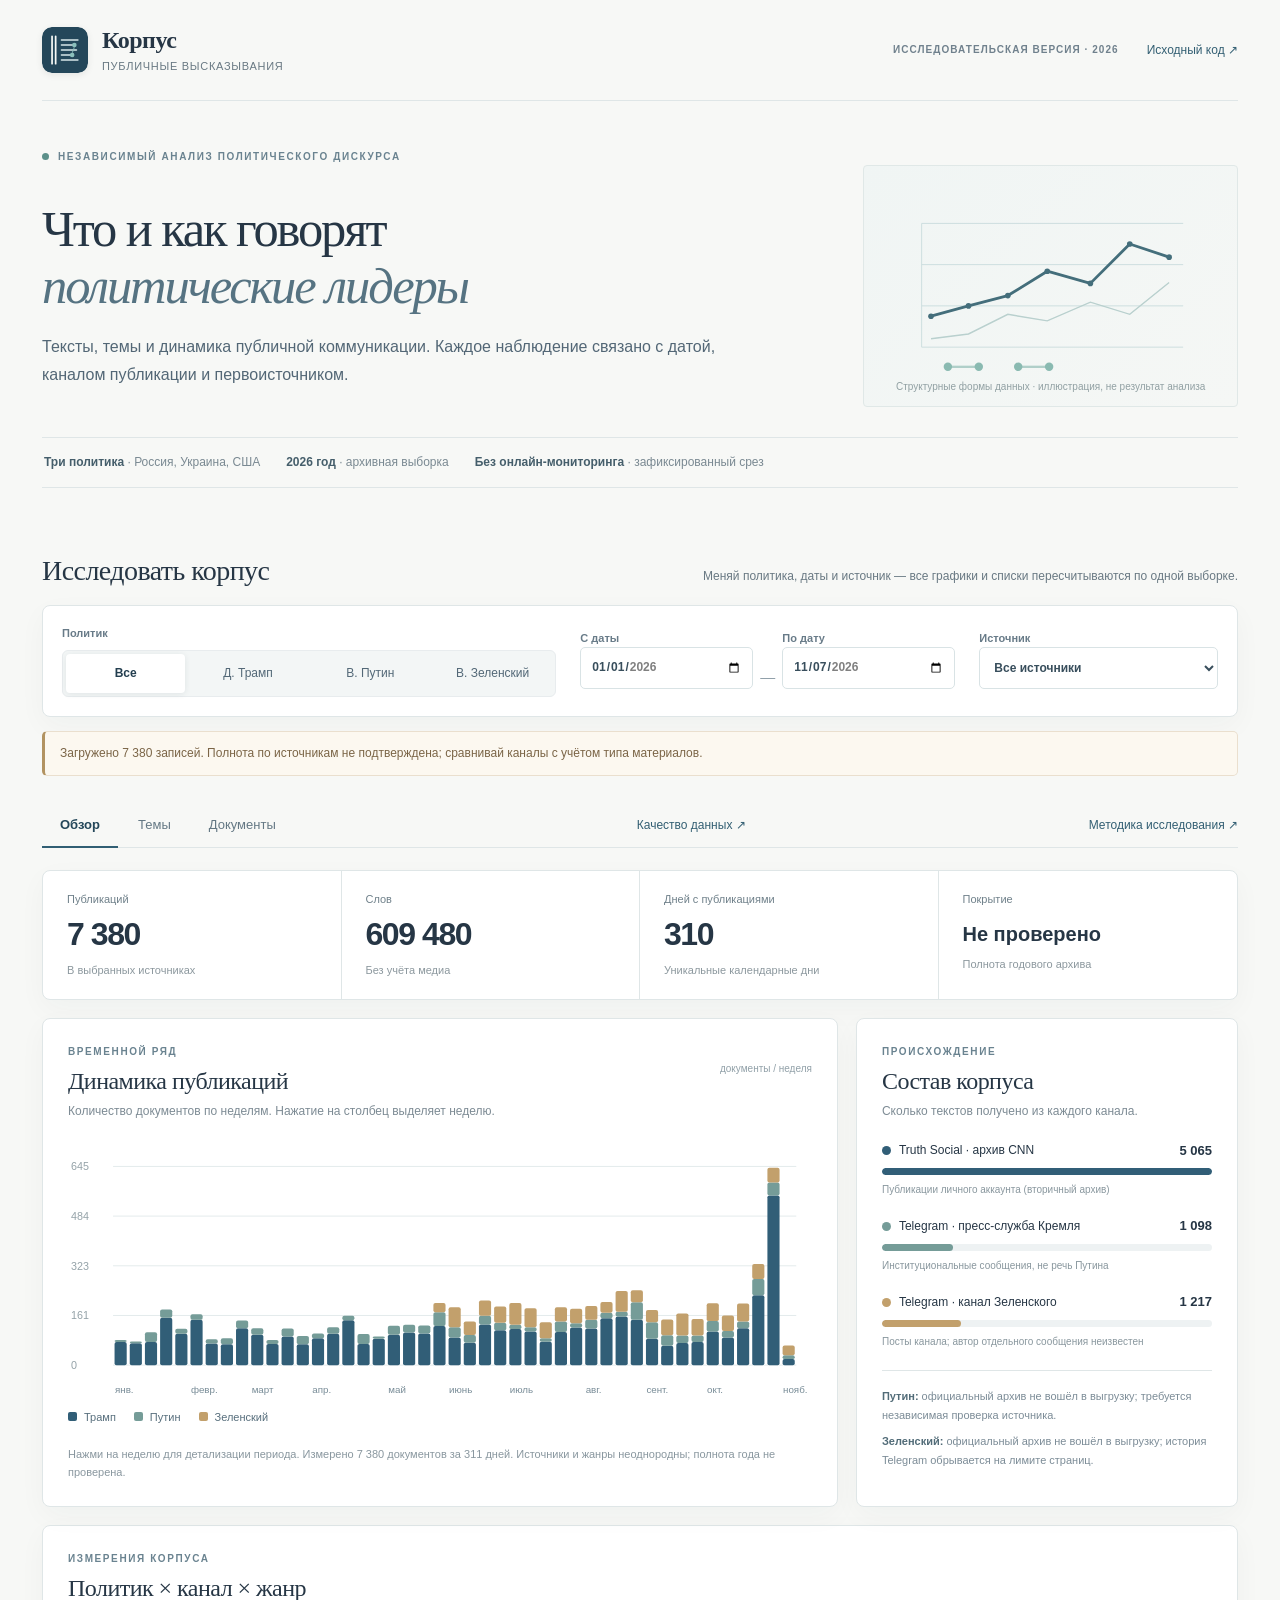
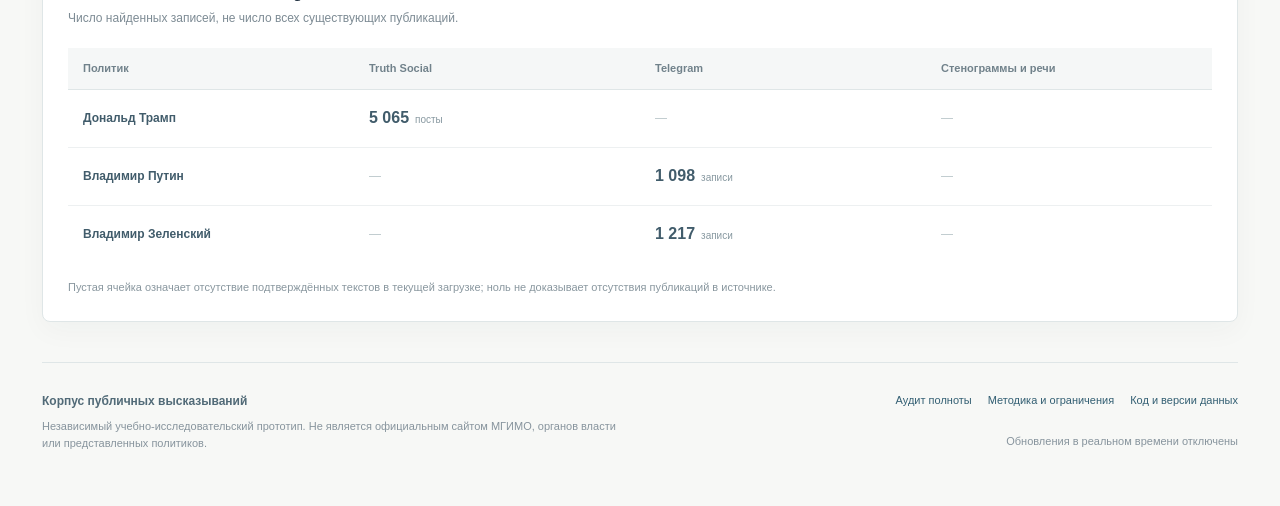
==== commit 2a7d0f00: "Старт аудита и дозагрузки 2026: проверка полноты и ранней истории Telegram" ====
--- a/docs/index.html
+++ b/docs/index.html
@@ -52,7 +52,7 @@
           <label class="source-select">Источник<select id="sourceSelect"><option value="all">Все источники</option></select></label>
         </div>
         <div id="notification" class="notice" role="status" aria-live="polite">Загружаем реестр корпуса…</div>
-        <nav class="view-tabs" aria-label="Режим анализа"><button class="active" type="button" data-view="overview" aria-current="page">Обзор</button><button type="button" data-view="themes">Темы</button><button type="button" data-view="documents">Документы</button><a href="method.html">Методика исследования <span aria-hidden="true">↗</span></a></nav>
+        <nav class="view-tabs" aria-label="Режим анализа"><button class="active" type="button" data-view="overview" aria-current="page">Обзор</button><button type="button" data-view="themes">Темы</button><button type="button" data-view="documents">Документы</button><a href="audit.html">Качество данных ↗</a><a href="method.html">Методика исследования <span aria-hidden="true">↗</span></a></nav>
         <div class="view active" id="view-overview">
           <section class="numbers" aria-label="Показатели выборки">
             <div><span class="num-label">Публикаций</span><strong id="metricDocuments">—</strong><small>В выбранных источниках</small></div>
@@ -75,6 +75,13 @@
           <section class="panel"><div class="panel-header"><div><span class="small-overline">ВЕРОЯТНОСТНОЕ ТЕМАТИЧЕСКОЕ МОДЕЛИРОВАНИЕ</span><h3>Смысловые линии корпуса</h3><p>Темы обучаются по каждому языковому корпусу отдельно. Ключевые слова — предварительная интерпретация модели, не установленные политические позиции.</p></div></div>
             <div id="themeStatus" class="model-status"></div><div id="themeCards" class="theme-grid"></div><div id="themeDetail" class="theme-detail"></div><p class="chart-note">Основа эксперимента: NMF и регуляризованная PLSA (упрощённая реализация отдельных регуляризаторов ARTM). ITAR и полноценный BigARTM выделены в отдельный этап валидации. Межъязыковые темы напрямую не сравниваются.</p>
           </section>
+          <section class="panel lexical-panel" aria-labelledby="lexicalTitle">
+            <div class="panel-header"><div><span class="small-overline">СТАТИСТИКА ЛЕКСИЧЕСКИХ СДВИГОВ</span><h3 id="lexicalTitle">Что изменилось в словаре</h3>
+              <p>Сравнение первой и второй половины выбранных дат. Один политик, один исходный языковой корпус.</p></div></div>
+            <div id="lexicalStatus" class="shift-status"></div>
+            <div id="lexicalResult" class="lexical-results"></div>
+            <p class="chart-note">Метод: логарифмическое отношение шансов с информативным априорным распределением Дирихле и z-нормировкой (Monroe, Colaresi, Quinn, 2008). Это предварительные лексические различия, не вывод о взглядах, намерениях или личности политика. Токены не лемматизированы.</p>
+          </section>
         </div>
         <div class="view" id="view-documents" hidden>
           <section class="panel documents-panel"><div class="panel-header"><div><span class="small-overline">ПЕРВИЧНЫЕ МАТЕРИАЛЫ</span><h3>Документы и публикации</h3><p>Дата, канал, атрибуция и ссылка на оригинал указаны у каждой записи.</p></div><span class="results" id="docCount">—</span></div>
@@ -85,8 +92,9 @@
       </section>
     </main>
 
-    <footer class="footer"><div><strong>Корпус публичных высказываний</strong><p>Независимый учебно-исследовательский прототип. Не является официальным сайтом МГИМО, органов власти или представленных политиков.</p></div><div><a href="method.html">Методика и ограничения</a><a href="https://github.com/2001092236/Emotional-tone-of-the-text" target="_blank" rel="noopener noreferrer">Код и версии данных</a><span>Обновления в реальном времени отключены</span></div></footer>
+    <footer class="footer"><div><strong>Корпус публичных высказываний</strong><p>Независимый учебно-исследовательский прототип. Не является официальным сайтом МГИМО, органов власти или представленных политиков.</p></div><div><a href="audit.html">Аудит полноты</a><a href="method.html">Методика и ограничения</a><a href="https://github.com/2001092236/Emotional-tone-of-the-text" target="_blank" rel="noopener noreferrer">Код и версии данных</a><span>Обновления в реальном времени отключены</span></div></footer>
   </div>
+  <script src="lexical-shift.js" defer></script>
   <script src="app.js" defer></script>
 </body>
 </html>
--- a/docs/style.css
+++ b/docs/style.css
@@ -9,3 +9,6 @@
 @media(max-width:850px){.site-shell{padding:0 22px}.masthead{height:78px}.intro{padding-top:38px}.intro-grid{grid-template-columns:1fr}.intro-graphic{display:none}.filter-head{display:block}.filter-head p{text-align:left;margin-top:8px}.two-col{grid-template-columns:1fr}.numbers{grid-template-columns:repeat(2,1fr)}.numbers>div:nth-child(2){border-right:0}.numbers>div:nth-child(-n+2){border-bottom:1px solid var(--line)}.paper-grid{grid-template-columns:1fr}.paper-aside{position:static}.toolbar{gap:16px}.footer{flex-direction:column}.footer>div:last-child{justify-content:flex-start}}
 @media(max-width:570px){.site-shell{padding:0 15px}.brand-copy strong{font-size:20px}.mast-links{gap:0}.mast-links a{font-size:11px}.masthead{height:72px}.intro h1{font-size:39px}.lead{font-size:14px}.intro{padding-top:31px}.scope-bar{gap:10px}.scope-bar span{flex-basis:100%}.workspace{padding-top:27px}.toolbar{display:block;padding:15px}.leader-picker,.date-range{margin-bottom:14px}.source-select{display:block}.segmented button{font-size:11px;padding:10px 4px}.view-tabs{gap:0;overflow-x:auto}.view-tabs button{padding:10px 12px}.view-tabs a{display:none}.numbers>div{padding:17px}.numbers strong{font-size:25px}.numbers strong.num-warn{font-size:15px}.panel{padding:16px}.panel-header{display:block}.unit{display:none}.panel-header h3{font-size:21px}.chart-wrap svg{min-height:205px}.theme-grid{grid-template-columns:1fr}.document-filters{grid-template-columns:1fr}.paper-page h1{font-size:36px}.paper-section{padding:17px}}
 @media(prefers-reduced-motion:reduce){*,*::before,*::after{scroll-behavior:auto!important;transition:none!important}}
+
+/* Научная панель лексического сдвига: без 3D и искусственных чисел. */
+.lexical-panel{margin-top:18px}.shift-status{color:#5e7280;font-size:12px;line-height:1.65;background:#f4f7f7;padding:12px 14px;border:1px solid #e4ebea;border-radius:6px;margin-bottom:17px}.lexical-results{display:grid;grid-template-columns:repeat(2,minmax(0,1fr));gap:22px}.lexical-group{min-width:0}.lexical-group h4{margin:0 0 15px;font:500 17px Georgia,serif;color:#334d5a}.lexical-word{display:block;width:100%;text-align:left;border:0;border-bottom:1px solid #edf1f1;padding:8px 0 10px;background:#fff;color:#37596a;cursor:pointer}.lexical-word:hover strong{text-decoration:underline}.lexical-head{display:flex;align-items:baseline;justify-content:space-between;gap:12px}.lexical-head strong{font-size:13px;font-weight:600}.lexical-head small{font-size:10px;color:#84969e;font-variant-numeric:tabular-nums}.lexical-meter{display:block;height:5px;background:#edf1f2;border-radius:4px;margin-top:7px;overflow:hidden}.lexical-fill{display:block;height:5px;background:#8aa6ad;border-radius:4px}.lexical-group:last-child .lexical-fill{background:#759c98}.shift-empty{font-size:12px;color:#93a0a5}@media(max-width:650px){.lexical-results{grid-template-columns:1fr;gap:27px}.lexical-panel{margin-top:12px}}
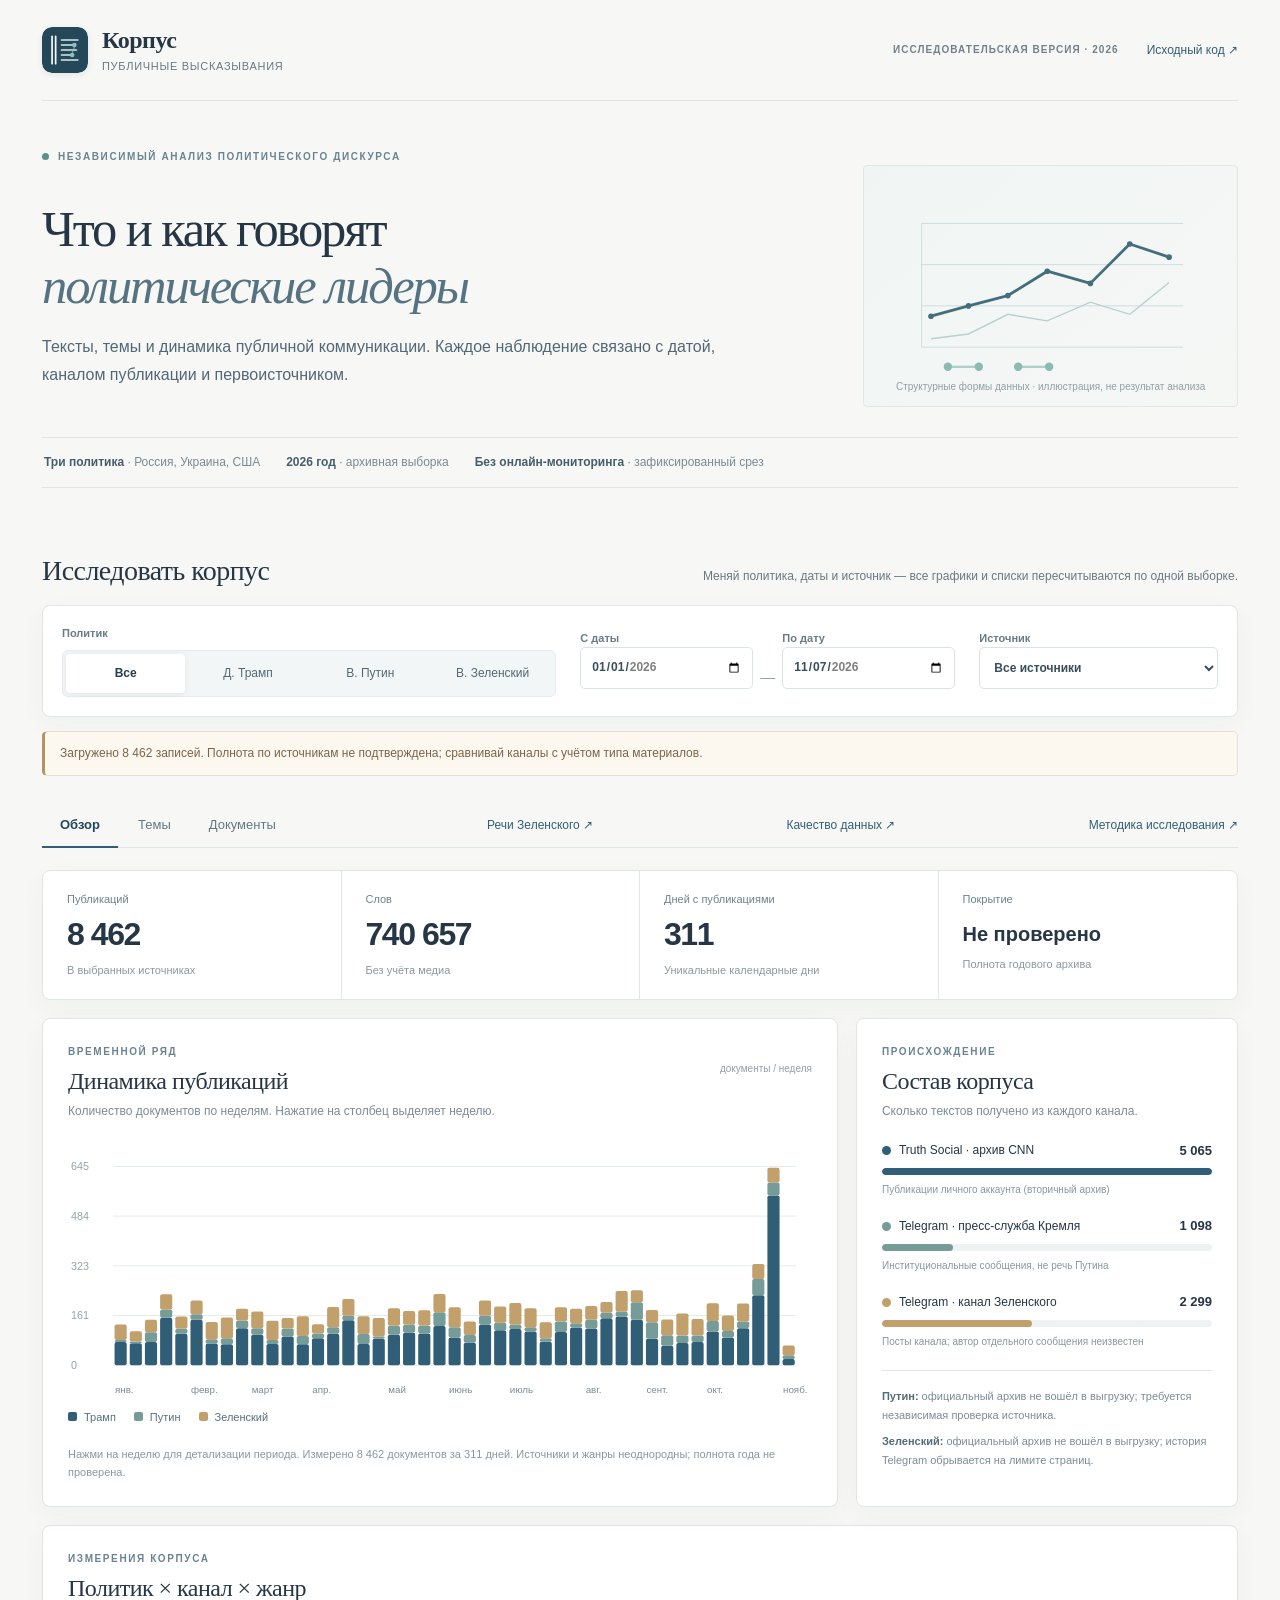
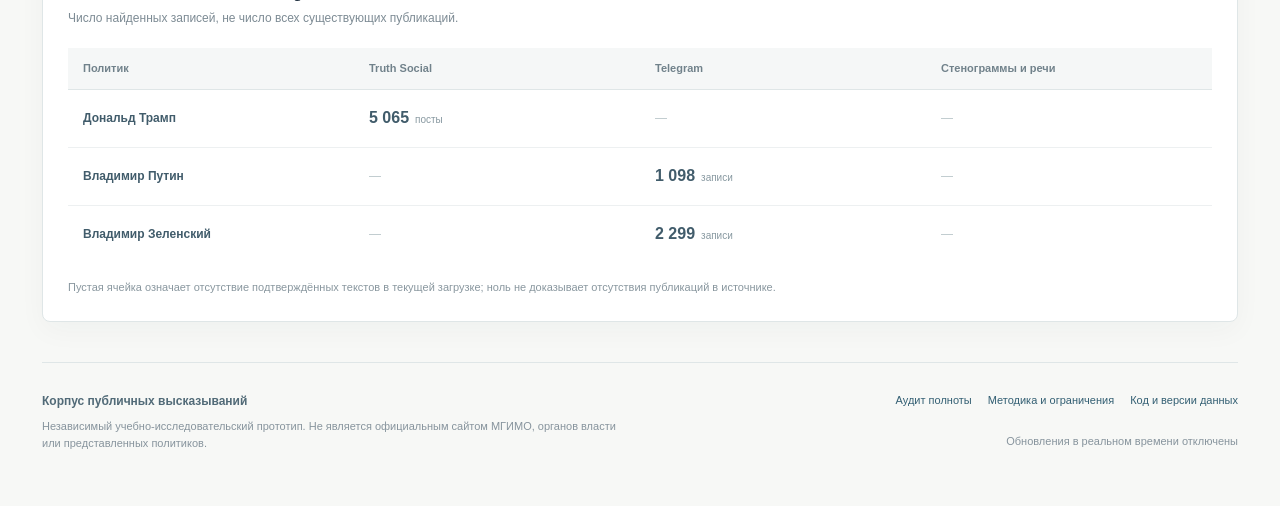
==== commit 4f9d4f71: "Пилот HF 2026: проверить датасет речей Зеленского, не публикуя полные тексты" ====
--- a/docs/index.html
+++ b/docs/index.html
@@ -52,7 +52,7 @@
           <label class="source-select">Источник<select id="sourceSelect"><option value="all">Все источники</option></select></label>
         </div>
         <div id="notification" class="notice" role="status" aria-live="polite">Загружаем реестр корпуса…</div>
-        <nav class="view-tabs" aria-label="Режим анализа"><button class="active" type="button" data-view="overview" aria-current="page">Обзор</button><button type="button" data-view="themes">Темы</button><button type="button" data-view="documents">Документы</button><a href="audit.html">Качество данных ↗</a><a href="method.html">Методика исследования <span aria-hidden="true">↗</span></a></nav>
+        <nav class="view-tabs" aria-label="Режим анализа"><button class="active" type="button" data-view="overview" aria-current="page">Обзор</button><button type="button" data-view="themes">Темы</button><button type="button" data-view="documents">Документы</button><a href="official-speeches.html">Речи Зеленского ↗</a><a href="audit.html">Качество данных ↗</a><a href="method.html">Методика исследования <span aria-hidden="true">↗</span></a></nav>
         <div class="view active" id="view-overview">
           <section class="numbers" aria-label="Показатели выборки">
             <div><span class="num-label">Публикаций</span><strong id="metricDocuments">—</strong><small>В выбранных источниках</small></div>
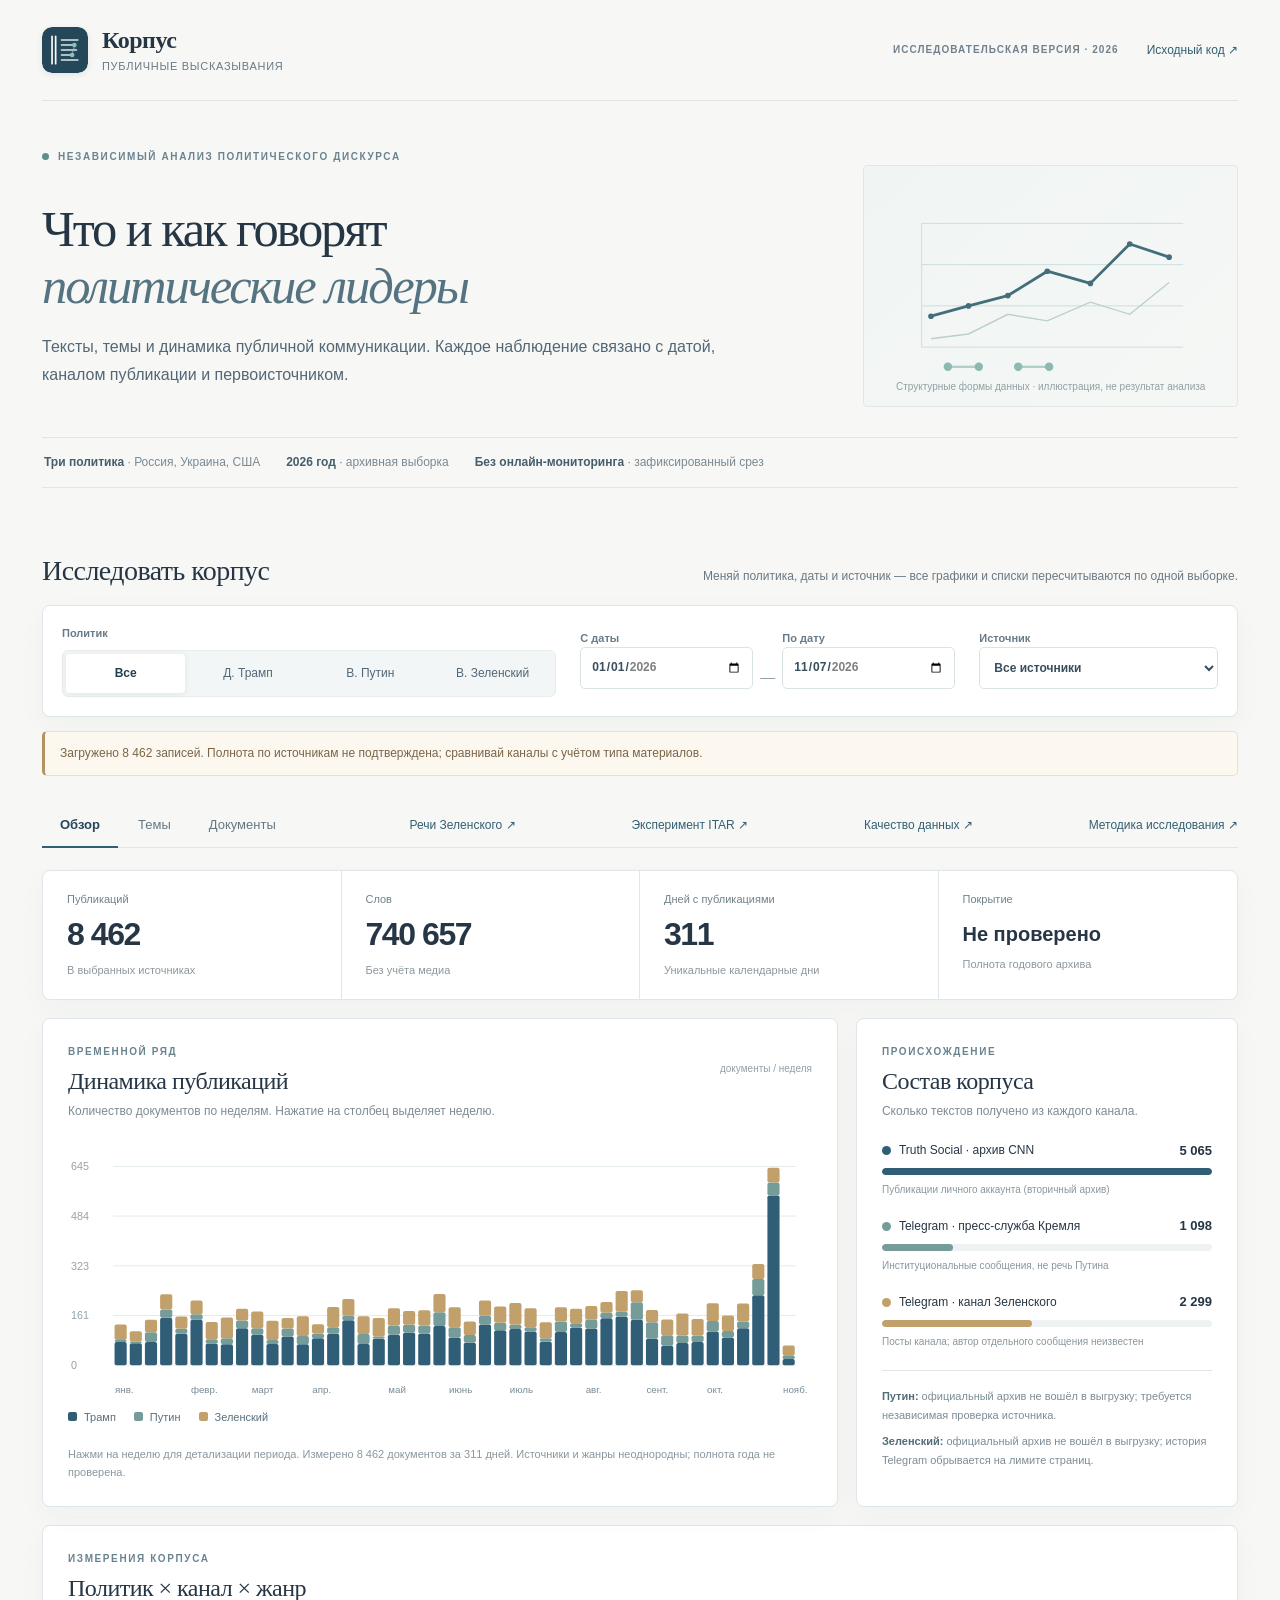
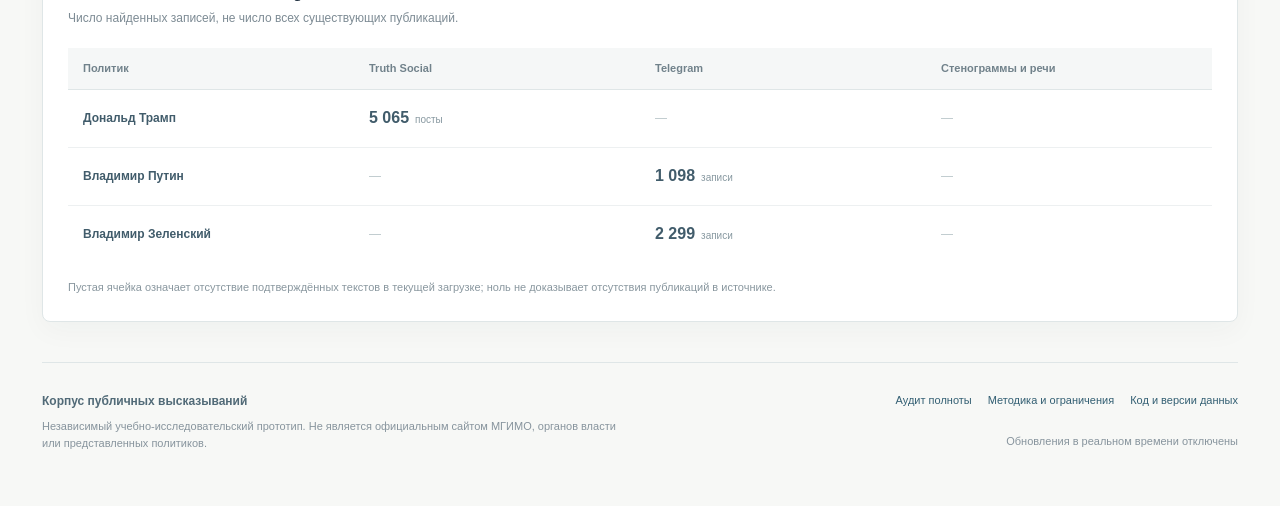
==== commit 0830fc7b: "Пилот ITAR 2026: многоинициализационный анализ и русскоязычная визуализация" ====
--- a/docs/index.html
+++ b/docs/index.html
@@ -52,7 +52,7 @@
           <label class="source-select">Источник<select id="sourceSelect"><option value="all">Все источники</option></select></label>
         </div>
         <div id="notification" class="notice" role="status" aria-live="polite">Загружаем реестр корпуса…</div>
-        <nav class="view-tabs" aria-label="Режим анализа"><button class="active" type="button" data-view="overview" aria-current="page">Обзор</button><button type="button" data-view="themes">Темы</button><button type="button" data-view="documents">Документы</button><a href="official-speeches.html">Речи Зеленского ↗</a><a href="audit.html">Качество данных ↗</a><a href="method.html">Методика исследования <span aria-hidden="true">↗</span></a></nav>
+        <nav class="view-tabs" aria-label="Режим анализа"><button class="active" type="button" data-view="overview" aria-current="page">Обзор</button><button type="button" data-view="themes">Темы</button><button type="button" data-view="documents">Документы</button><a href="official-speeches.html">Речи Зеленского ↗</a><a href="itar.html">Эксперимент ITAR ↗</a><a href="audit.html">Качество данных ↗</a><a href="method.html">Методика исследования <span aria-hidden="true">↗</span></a></nav>
         <div class="view active" id="view-overview">
           <section class="numbers" aria-label="Показатели выборки">
             <div><span class="num-label">Публикаций</span><strong id="metricDocuments">—</strong><small>В выбранных источниках</small></div>
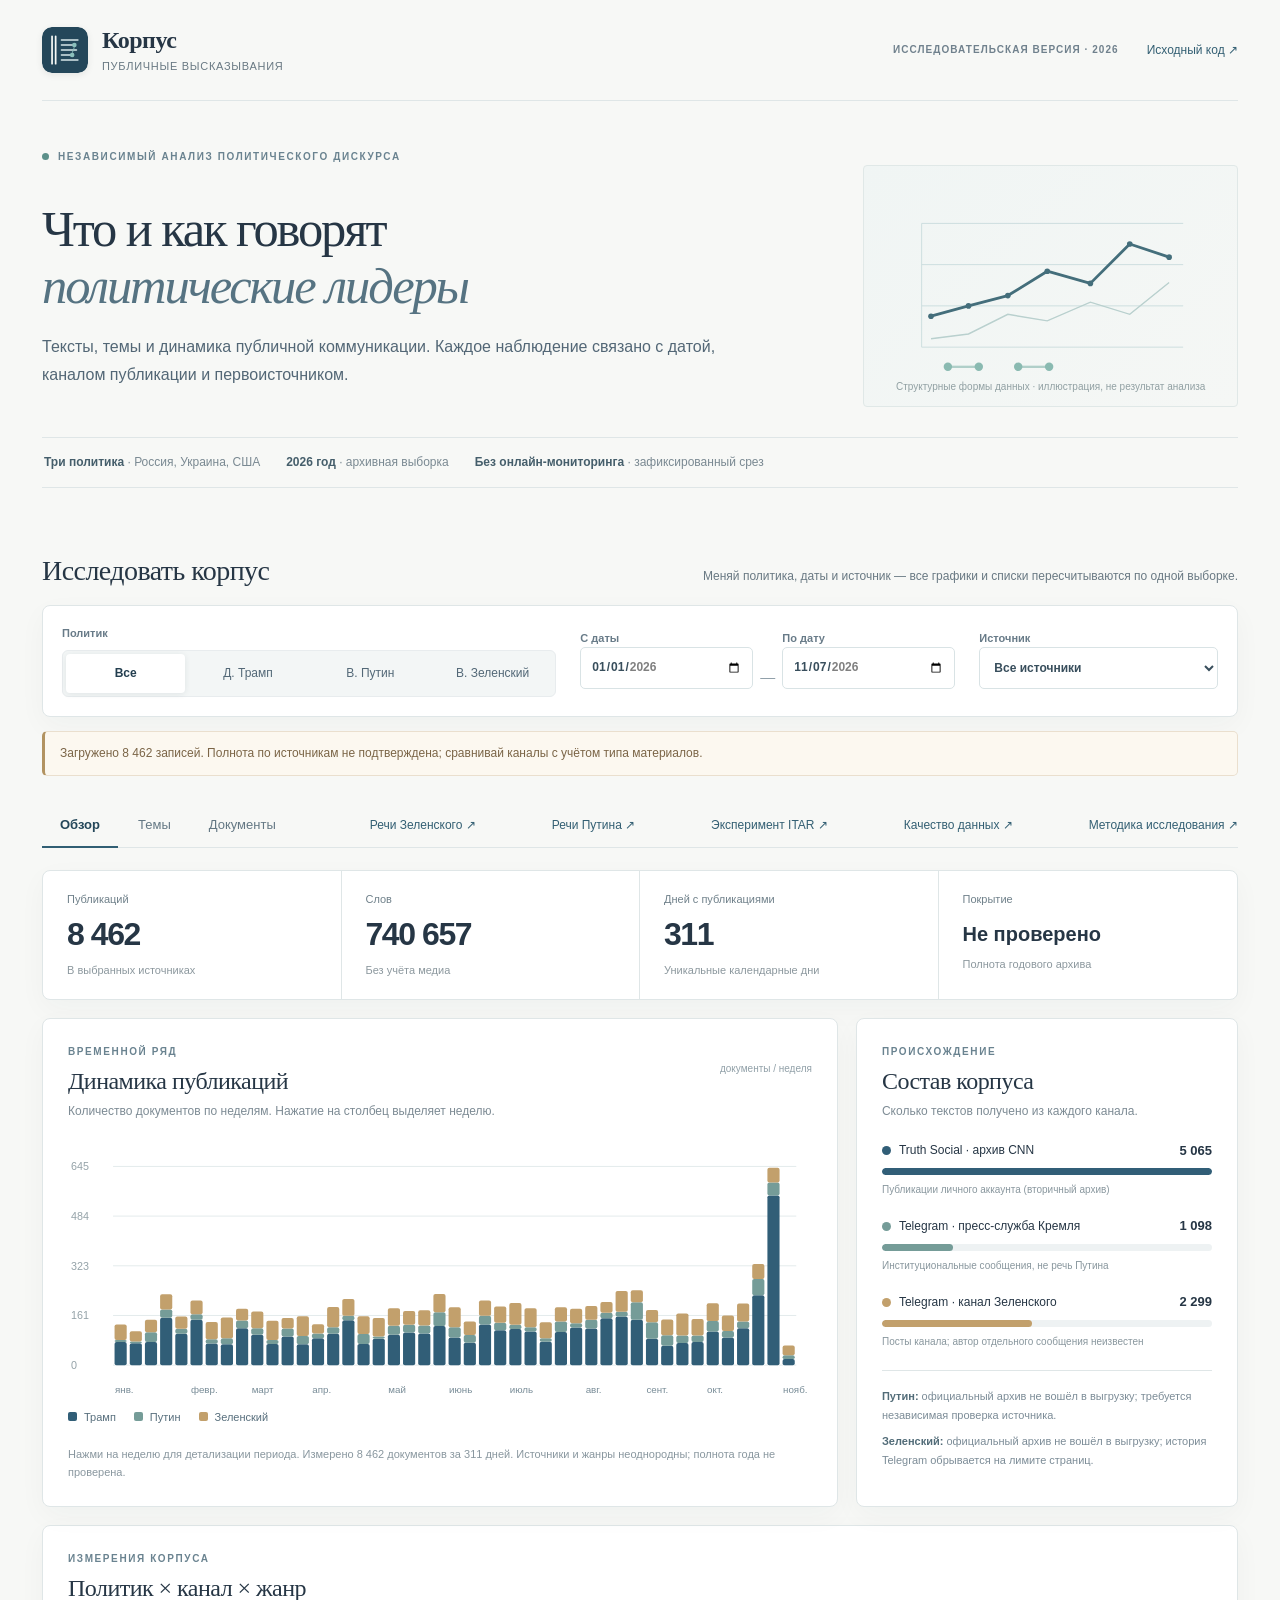
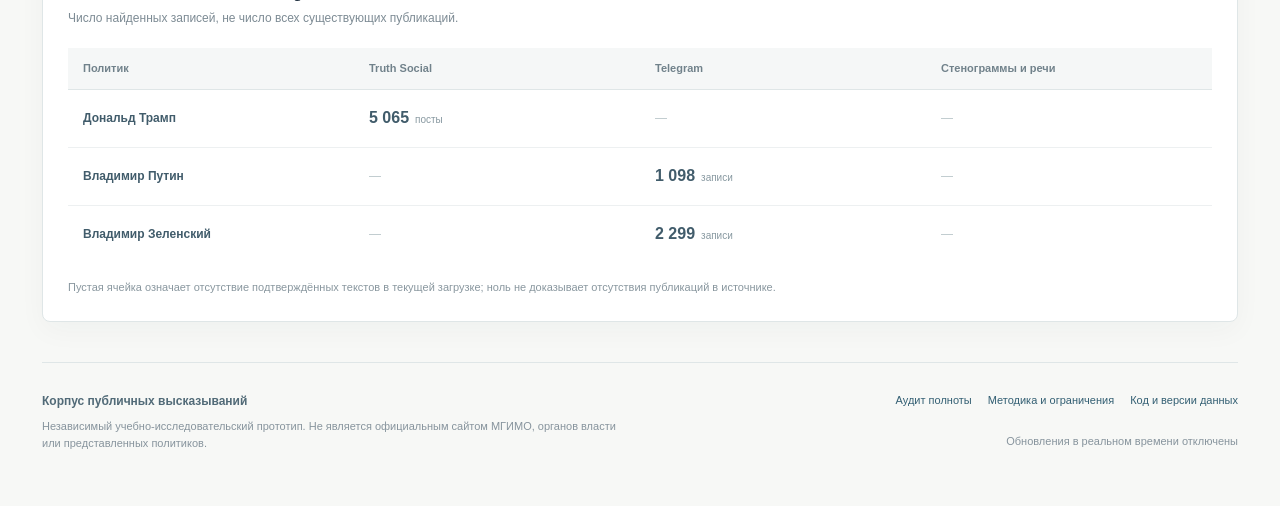
==== commit 0636ea64: "Проверка HF Путин 2026: отдельный архив речей, тесты и русский интерфейс" ====
--- a/docs/index.html
+++ b/docs/index.html
@@ -52,7 +52,7 @@
           <label class="source-select">Источник<select id="sourceSelect"><option value="all">Все источники</option></select></label>
         </div>
         <div id="notification" class="notice" role="status" aria-live="polite">Загружаем реестр корпуса…</div>
-        <nav class="view-tabs" aria-label="Режим анализа"><button class="active" type="button" data-view="overview" aria-current="page">Обзор</button><button type="button" data-view="themes">Темы</button><button type="button" data-view="documents">Документы</button><a href="official-speeches.html">Речи Зеленского ↗</a><a href="itar.html">Эксперимент ITAR ↗</a><a href="audit.html">Качество данных ↗</a><a href="method.html">Методика исследования <span aria-hidden="true">↗</span></a></nav>
+        <nav class="view-tabs" aria-label="Режим анализа"><button class="active" type="button" data-view="overview" aria-current="page">Обзор</button><button type="button" data-view="themes">Темы</button><button type="button" data-view="documents">Документы</button><a href="official-speeches.html">Речи Зеленского ↗</a><a href="putin-speeches.html">Речи Путина ↗</a><a href="itar.html">Эксперимент ITAR ↗</a><a href="audit.html">Качество данных ↗</a><a href="method.html">Методика исследования <span aria-hidden="true">↗</span></a></nav>
         <div class="view active" id="view-overview">
           <section class="numbers" aria-label="Показатели выборки">
             <div><span class="num-label">Публикаций</span><strong id="metricDocuments">—</strong><small>В выбранных источниках</small></div>
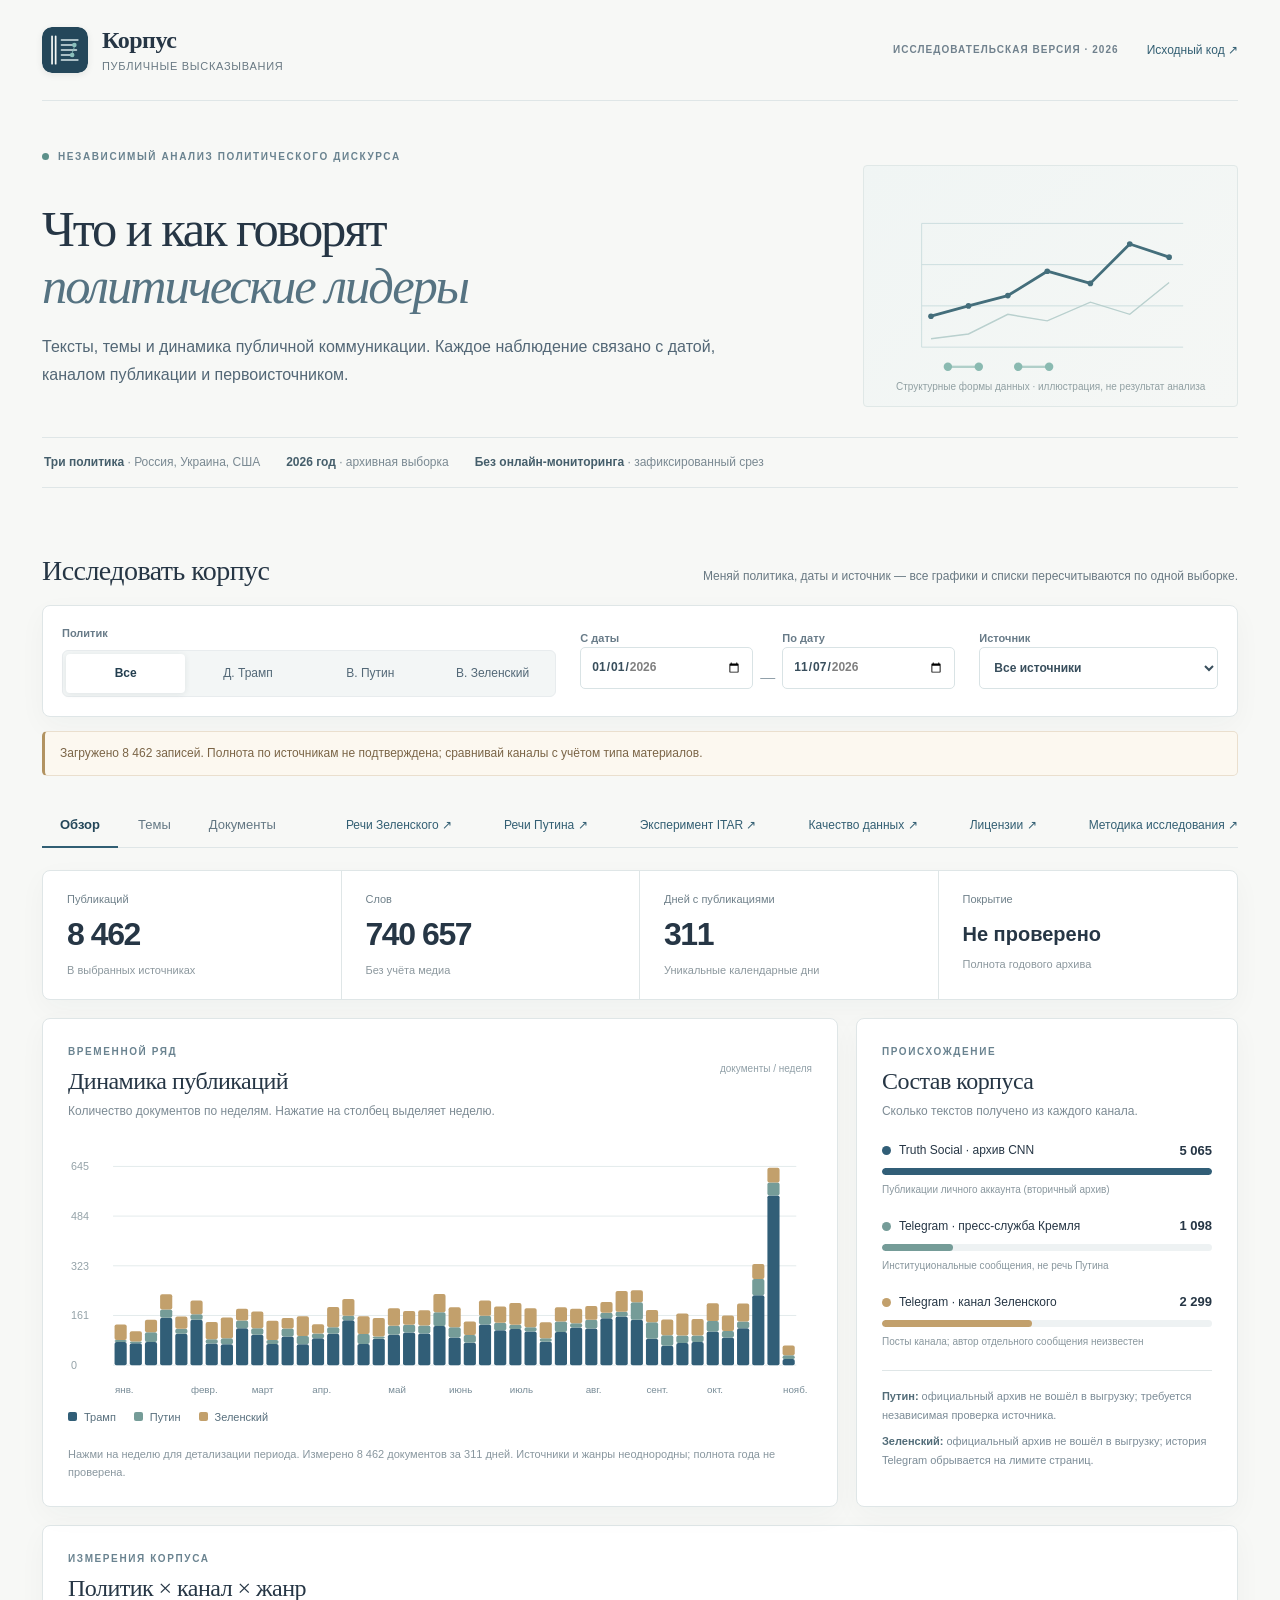
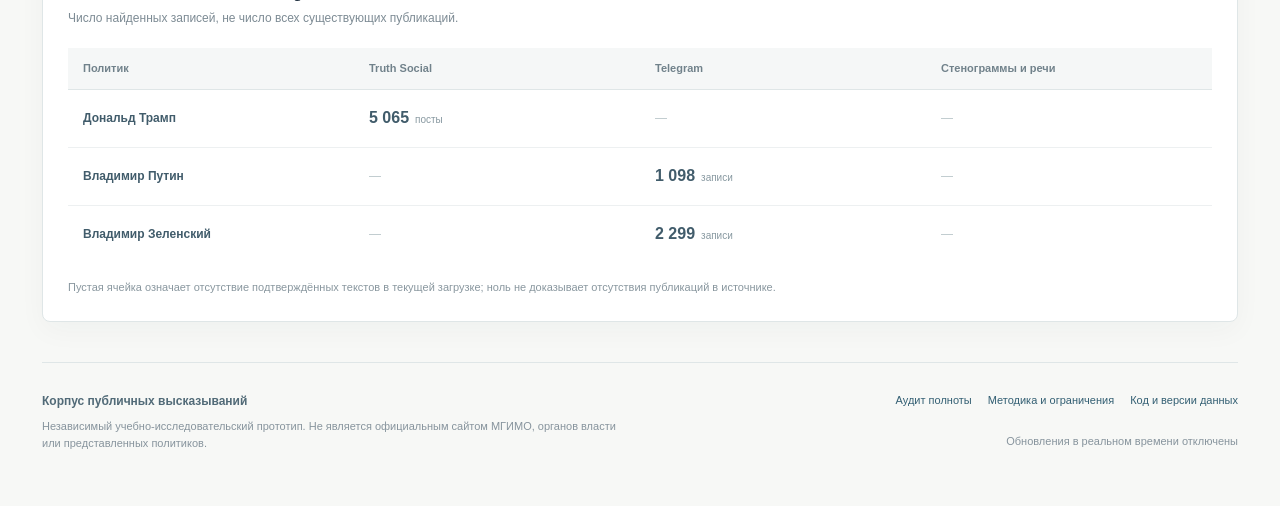
==== commit ed5aa585: "Некоммерческая публикация речей 2026: исходные лицензии, статический HF Space и неизменённые тексты" ====
--- a/docs/index.html
+++ b/docs/index.html
@@ -52,7 +52,7 @@
           <label class="source-select">Источник<select id="sourceSelect"><option value="all">Все источники</option></select></label>
         </div>
         <div id="notification" class="notice" role="status" aria-live="polite">Загружаем реестр корпуса…</div>
-        <nav class="view-tabs" aria-label="Режим анализа"><button class="active" type="button" data-view="overview" aria-current="page">Обзор</button><button type="button" data-view="themes">Темы</button><button type="button" data-view="documents">Документы</button><a href="official-speeches.html">Речи Зеленского ↗</a><a href="putin-speeches.html">Речи Путина ↗</a><a href="itar.html">Эксперимент ITAR ↗</a><a href="audit.html">Качество данных ↗</a><a href="method.html">Методика исследования <span aria-hidden="true">↗</span></a></nav>
+        <nav class="view-tabs" aria-label="Режим анализа"><button class="active" type="button" data-view="overview" aria-current="page">Обзор</button><button type="button" data-view="themes">Темы</button><button type="button" data-view="documents">Документы</button><a href="official-speeches.html">Речи Зеленского ↗</a><a href="putin-speeches.html">Речи Путина ↗</a><a href="itar.html">Эксперимент ITAR ↗</a><a href="audit.html">Качество данных ↗</a><a href="rights.html">Лицензии ↗</a><a href="method.html">Методика исследования <span aria-hidden="true">↗</span></a></nav>
         <div class="view active" id="view-overview">
           <section class="numbers" aria-label="Показатели выборки">
             <div><span class="num-label">Публикаций</span><strong id="metricDocuments">—</strong><small>В выбранных источниках</small></div>
